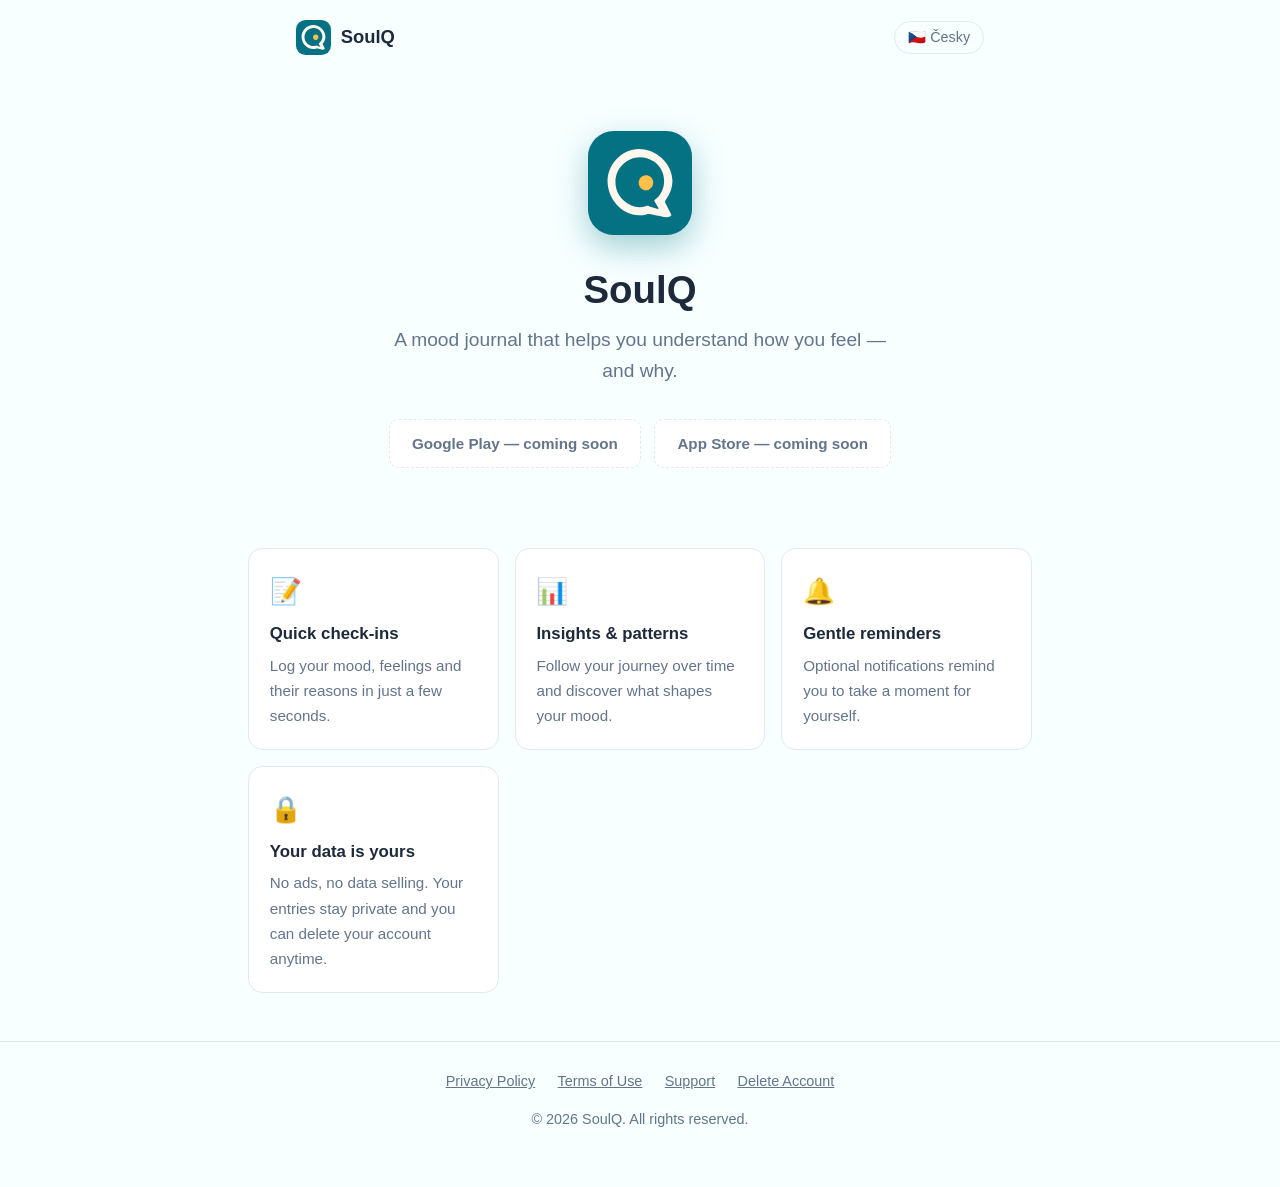
==== en/index.html @ 913d2157 "feat: web pro publikaci SoulQ — privacy policy, smazání účtu, podmínky, podpora, landing (CZ/EN)" ====
<!DOCTYPE html>
<html lang="en">
<head>
  <meta charset="UTF-8">
  <meta name="viewport" content="width=device-width, initial-scale=1.0">
  <title>SoulQ — mood journal &amp; wellbeing tracker</title>
  <meta name="description" content="SoulQ is a mood-tracking app. Record how you feel, discover patterns, and take care of your mental wellbeing.">
  <link rel="stylesheet" href="../assets/style.css">
  <link rel="icon" href="../assets/logo.svg" type="image/svg+xml">
</head>
<body>
  <header class="site-header">
    <a class="brand" href="index.html"><img src="../assets/logo.svg" alt="SoulQ logo">SoulQ</a>
    <a class="lang-switch" href="../index.html">🇨🇿 Česky</a>
  </header>

  <section class="hero">
    <img class="logo" src="../assets/logo.svg" alt="SoulQ logo">
    <h1>SoulQ</h1>
    <p class="tagline">A mood journal that helps you understand how you feel — and why.</p>
    <div class="store-badges">
      <span class="store-badge soon">Google Play — coming soon</span>
      <span class="store-badge soon">App Store — coming soon</span>
    </div>
  </section>

  <section class="features">
    <div class="feature">
      <div class="icon">📝</div>
      <h3>Quick check-ins</h3>
      <p>Log your mood, feelings and their reasons in just a few seconds.</p>
    </div>
    <div class="feature">
      <div class="icon">📊</div>
      <h3>Insights &amp; patterns</h3>
      <p>Follow your journey over time and discover what shapes your mood.</p>
    </div>
    <div class="feature">
      <div class="icon">🔔</div>
      <h3>Gentle reminders</h3>
      <p>Optional notifications remind you to take a moment for yourself.</p>
    </div>
    <div class="feature">
      <div class="icon">🔒</div>
      <h3>Your data is yours</h3>
      <p>No ads, no data selling. Your entries stay private and you can delete your account anytime.</p>
    </div>
  </section>

  <footer class="site-footer">
    <nav>
      <a href="privacy.html">Privacy Policy</a>
      <a href="terms.html">Terms of Use</a>
      <a href="support.html">Support</a>
      <a href="delete-account.html">Delete Account</a>
    </nav>
    <p>© 2026 SoulQ. All rights reserved.</p>
  </footer>
</body>
</html>
---- assets/style.css ----
/* SoulQ web — shared styles. Brand tokens match the app (lib/theme/app_colors.dart). */
:root {
  --primary: #047283;
  --primary-dark: #035a68;
  --gold: #ffc14a;
  --cream: #fff7ed;
  --bg: #f7ffff;
  --surface: #ffffff;
  --text: #1e293b;
  --text-muted: #64748b;
  --border: #e2e8f0;
  --max-width: 46rem;
}

@media (prefers-color-scheme: dark) {
  :root {
    --bg: #111121;
    --surface: #1c1b29;
    --text: #f1f5f9;
    --text-muted: #94a3b8;
    --border: #2e2d3d;
  }
}

* { box-sizing: border-box; }

body {
  margin: 0;
  font-family: -apple-system, BlinkMacSystemFont, "Segoe UI", Roboto, "Helvetica Neue", Arial, sans-serif;
  background: var(--bg);
  color: var(--text);
  line-height: 1.65;
  -webkit-font-smoothing: antialiased;
}

a { color: var(--primary); }
@media (prefers-color-scheme: dark) {
  a { color: #4dbcce; }
}

/* Header */
.site-header {
  display: flex;
  align-items: center;
  justify-content: space-between;
  gap: 1rem;
  max-width: var(--max-width);
  margin: 0 auto;
  padding: 1.25rem 1.5rem;
}

.brand {
  display: flex;
  align-items: center;
  gap: 0.6rem;
  text-decoration: none;
  color: var(--text);
  font-weight: 700;
  font-size: 1.15rem;
}

.brand img {
  width: 2.2rem;
  height: 2.2rem;
  padding: 0.3rem;
  background: var(--primary);
  border-radius: 0.6rem;
}

.lang-switch {
  font-size: 0.9rem;
  color: var(--text-muted);
  text-decoration: none;
  border: 1px solid var(--border);
  border-radius: 999px;
  padding: 0.25rem 0.8rem;
  white-space: nowrap;
}

.lang-switch:hover { border-color: var(--primary); }

/* Content pages */
main {
  max-width: var(--max-width);
  margin: 0 auto;
  padding: 1rem 1.5rem 4rem;
}

h1 { font-size: 1.9rem; line-height: 1.25; margin: 1.5rem 0 0.5rem; }
h2 { font-size: 1.3rem; margin: 2.2rem 0 0.6rem; }
h3 { font-size: 1.05rem; margin: 1.6rem 0 0.4rem; }

.meta {
  color: var(--text-muted);
  font-size: 0.9rem;
  margin-bottom: 2rem;
}

table {
  width: 100%;
  border-collapse: collapse;
  font-size: 0.92rem;
  margin: 1rem 0;
}

th, td {
  text-align: left;
  padding: 0.55rem 0.7rem;
  border: 1px solid var(--border);
  vertical-align: top;
}

th { background: var(--surface); }

ul, ol { padding-left: 1.4rem; }
li { margin: 0.3rem 0; }

.notice {
  background: var(--surface);
  border: 1px solid var(--border);
  border-left: 4px solid var(--gold);
  border-radius: 0.5rem;
  padding: 0.9rem 1.1rem;
  margin: 1.5rem 0;
}

.steps {
  background: var(--surface);
  border: 1px solid var(--border);
  border-radius: 0.75rem;
  padding: 1.2rem 1.4rem;
  margin: 1.2rem 0;
}

/* Landing */
.hero {
  text-align: center;
  padding: 3.5rem 1.5rem 3rem;
}

.hero img.logo {
  width: 6.5rem;
  height: 6.5rem;
  padding: 1.1rem;
  background: var(--primary);
  border-radius: 1.6rem;
  box-shadow: 0 12px 32px rgba(4, 114, 131, 0.35);
}

.hero h1 { font-size: 2.4rem; margin: 1.4rem 0 0.6rem; }

.hero .tagline {
  font-size: 1.2rem;
  color: var(--text-muted);
  max-width: 32rem;
  margin: 0 auto;
}

.store-badges {
  display: flex;
  justify-content: center;
  gap: 0.8rem;
  flex-wrap: wrap;
  margin-top: 2rem;
}

.store-badge {
  display: inline-block;
  padding: 0.7rem 1.4rem;
  border-radius: 0.6rem;
  background: var(--text);
  color: var(--bg);
  text-decoration: none;
  font-weight: 600;
  font-size: 0.95rem;
}

.store-badge.soon {
  background: var(--surface);
  color: var(--text-muted);
  border: 1px dashed var(--border);
  cursor: default;
}

.features {
  display: grid;
  grid-template-columns: repeat(auto-fit, minmax(14rem, 1fr));
  gap: 1rem;
  max-width: 52rem;
  margin: 2rem auto 0;
  padding: 0 1.5rem;
}

.feature {
  background: var(--surface);
  border: 1px solid var(--border);
  border-radius: 0.9rem;
  padding: 1.3rem;
  text-align: left;
}

.feature .icon { font-size: 1.6rem; }
.feature h3 { margin: 0.5rem 0 0.3rem; }
.feature p { margin: 0; color: var(--text-muted); font-size: 0.95rem; }

/* Footer */
.site-footer {
  border-top: 1px solid var(--border);
  margin-top: 3rem;
  padding: 1.8rem 1.5rem 2.5rem;
  text-align: center;
  color: var(--text-muted);
  font-size: 0.9rem;
}

.site-footer nav {
  display: flex;
  justify-content: center;
  flex-wrap: wrap;
  gap: 0.4rem 1.4rem;
  margin-bottom: 0.9rem;
}

.site-footer a { color: var(--text-muted); }
.site-footer a:hover { color: var(--primary); }
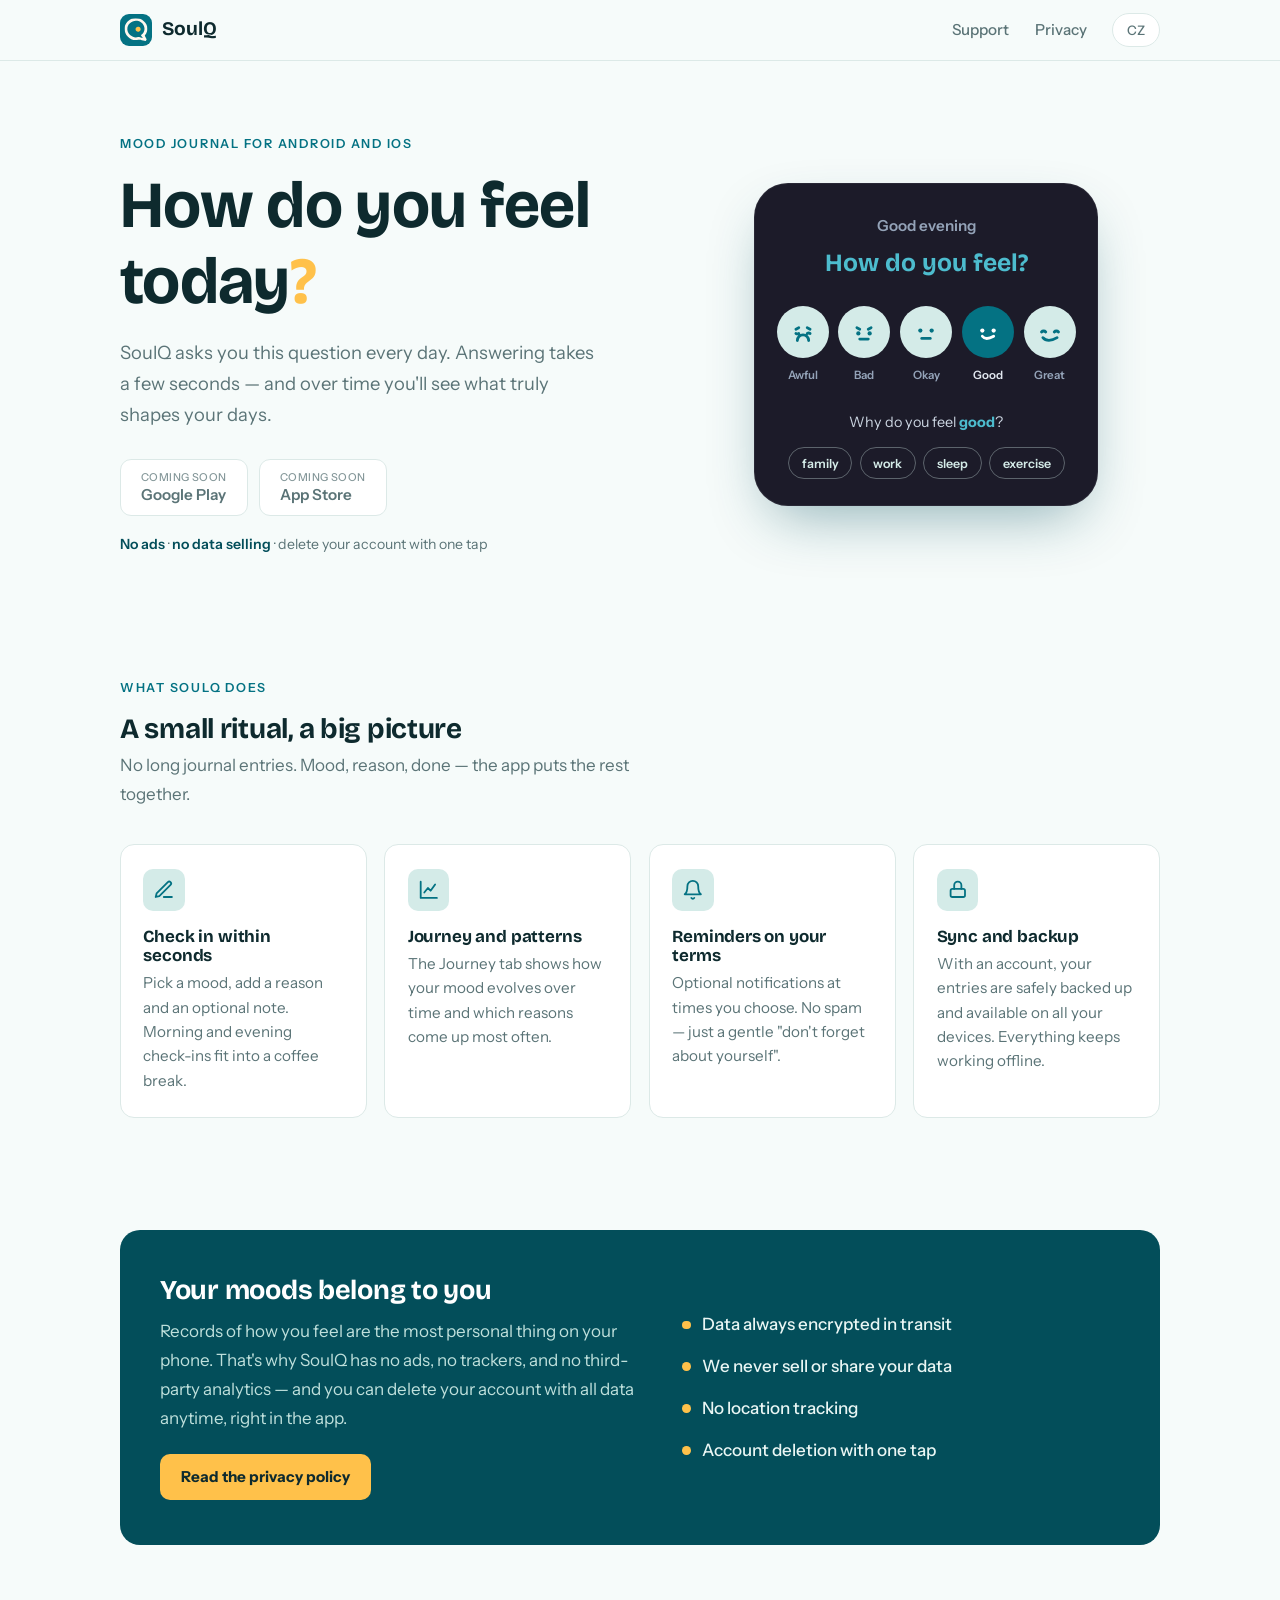
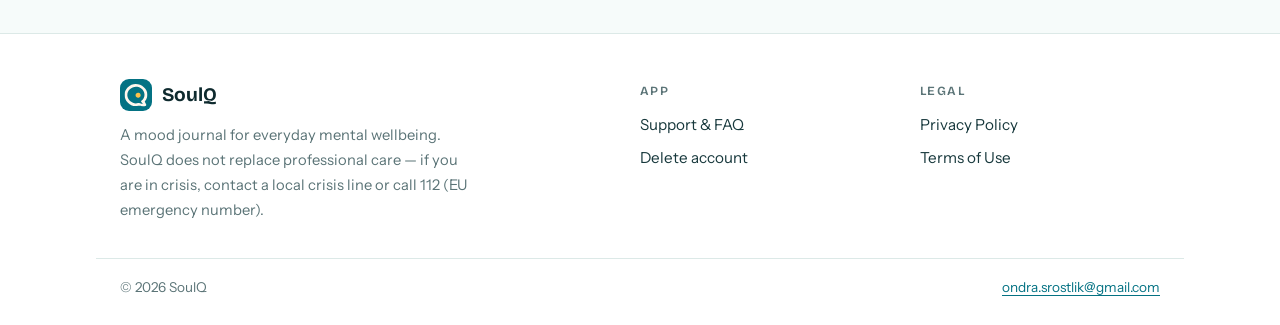
==== commit dddf6eb2: "feat: profesionální redesign — interaktivní check-in hero, Bricolage/Instrument typografie, dokument" ====
--- a/en/index.html
+++ b/en/index.html
@@ -3,58 +3,202 @@
 <head>
   <meta charset="UTF-8">
   <meta name="viewport" content="width=device-width, initial-scale=1.0">
-  <title>SoulQ — mood journal &amp; wellbeing tracker</title>
-  <meta name="description" content="SoulQ is a mood-tracking app. Record how you feel, discover patterns, and take care of your mental wellbeing.">
+  <title>SoulQ — mood journal</title>
+  <meta name="description" content="SoulQ is a quiet mood journal. A few seconds a day — and over time you'll see what truly shapes your days.">
+  <link rel="icon" href="../assets/logo.svg" type="image/svg+xml">
+  <link rel="preconnect" href="https://fonts.googleapis.com">
+  <link rel="preconnect" href="https://fonts.gstatic.com" crossorigin>
+  <link href="https://fonts.googleapis.com/css2?family=Bricolage+Grotesque:wght@600;700&family=Instrument+Sans:ital,wght@0,400;0,500;0,600;0,700;1,400&display=swap" rel="stylesheet">
   <link rel="stylesheet" href="../assets/style.css">
-  <link rel="icon" href="../assets/logo.svg" type="image/svg+xml">
 </head>
 <body>
   <header class="site-header">
-    <a class="brand" href="index.html"><img src="../assets/logo.svg" alt="SoulQ logo">SoulQ</a>
-    <a class="lang-switch" href="../index.html">🇨🇿 Česky</a>
+    <div class="inner">
+      <a class="brand" href="index.html"><img src="../assets/logo.svg" alt="">SoulQ</a>
+      <nav class="site-nav" aria-label="Main navigation">
+        <a href="support.html">Support</a>
+        <a href="privacy.html" class="hide-sm">Privacy</a>
+        <a class="lang-switch" href="../index.html" lang="cs" hreflang="cs">CZ</a>
+      </nav>
+    </div>
   </header>
 
-  <section class="hero">
-    <img class="logo" src="../assets/logo.svg" alt="SoulQ logo">
-    <h1>SoulQ</h1>
-    <p class="tagline">A mood journal that helps you understand how you feel — and why.</p>
-    <div class="store-badges">
-      <span class="store-badge soon">Google Play — coming soon</span>
-      <span class="store-badge soon">App Store — coming soon</span>
+  <main>
+    <section class="hero">
+      <div>
+        <p class="eyebrow">Mood journal for Android and iOS</p>
+        <h1>How do you feel today<span class="dot">?</span></h1>
+        <p class="lead">SoulQ asks you this question every day. Answering takes a few seconds — and over time you'll see what truly shapes your days.</p>
+        <div class="store-badges">
+          <span class="store-badge soon"><span><small>Coming soon</small>Google&nbsp;Play</span></span>
+          <span class="store-badge soon"><span><small>Coming soon</small>App&nbsp;Store</span></span>
+        </div>
+        <p class="trust-line"><b>No ads</b> · <b>no data selling</b> · delete your account with one tap</p>
+      </div>
+
+      <div class="phone" id="checkin" aria-label="Preview of the daily check-in in the SoulQ app">
+        <p class="greeting">Good evening</p>
+        <p class="question">How do you feel?</p>
+        <ul class="moods">
+          <li>
+            <button type="button" class="mood" data-mood="awful" aria-pressed="false">
+              <span class="circle">
+                <svg viewBox="0 0 24 24" fill="none" stroke="currentColor" stroke-width="2" stroke-linecap="round" stroke-linejoin="round" aria-hidden="true">
+                  <path d="M7 10l2 -1M17 10l-2 -1M7 13a2 2 0 0 0 2 0M17 13a2 2 0 0 0 -2 0M8 18a4 4 0 0 1 8 0"/>
+                </svg>
+              </span>
+              <span class="label">Awful</span>
+            </button>
+          </li>
+          <li>
+            <button type="button" class="mood" data-mood="bad" aria-pressed="false">
+              <span class="circle">
+                <svg viewBox="0 0 24 24" fill="none" stroke="currentColor" stroke-width="2" stroke-linecap="round" stroke-linejoin="round" aria-hidden="true">
+                  <path d="M7 9l2 1M17 9l-2 1M9 17h6"/>
+                  <circle cx="8" cy="13" r="1.5" fill="currentColor" stroke="none"/>
+                  <circle cx="16" cy="13" r="1.5" fill="currentColor" stroke="none"/>
+                </svg>
+              </span>
+              <span class="label">Bad</span>
+            </button>
+          </li>
+          <li>
+            <button type="button" class="mood" data-mood="okay" aria-pressed="false">
+              <span class="circle">
+                <svg viewBox="0 0 24 24" fill="none" stroke="currentColor" stroke-width="2" stroke-linecap="round" stroke-linejoin="round" aria-hidden="true">
+                  <path d="M9 16.5h6"/>
+                  <circle cx="8" cy="11" r="1.5" fill="currentColor" stroke="none"/>
+                  <circle cx="16" cy="11" r="1.5" fill="currentColor" stroke="none"/>
+                </svg>
+              </span>
+              <span class="label">Okay</span>
+            </button>
+          </li>
+          <li>
+            <button type="button" class="mood" data-mood="good" aria-pressed="true">
+              <span class="circle">
+                <svg viewBox="0 0 24 24" fill="none" stroke="currentColor" stroke-width="2" stroke-linecap="round" stroke-linejoin="round" aria-hidden="true">
+                  <path d="M8 15c1.5 2 4.5 2 8 0"/>
+                  <circle cx="8" cy="11" r="1.5" fill="currentColor" stroke="none"/>
+                  <circle cx="16" cy="11" r="1.5" fill="currentColor" stroke="none"/>
+                </svg>
+              </span>
+              <span class="label">Good</span>
+            </button>
+          </li>
+          <li>
+            <button type="button" class="mood" data-mood="great" aria-pressed="false">
+              <span class="circle">
+                <svg viewBox="0 0 24 24" fill="none" stroke="currentColor" stroke-width="2" stroke-linecap="round" stroke-linejoin="round" aria-hidden="true">
+                  <path d="M6 12a2 2 0 0 1 3 0M15 12a2 2 0 0 1 3 0M7 16c2 2.5 6 2.5 10 0"/>
+                </svg>
+              </span>
+              <span class="label">Great</span>
+            </button>
+          </li>
+        </ul>
+        <p class="followup">Why do you feel <b data-slot>good</b>?</p>
+        <div class="chips" aria-hidden="true">
+          <span class="chip">family</span>
+          <span class="chip">work</span>
+          <span class="chip">sleep</span>
+          <span class="chip">exercise</span>
+        </div>
+      </div>
+    </section>
+
+    <section class="section">
+      <p class="eyebrow">What SoulQ does</p>
+      <h2>A small ritual, a big picture</h2>
+      <p class="section-lead">No long journal entries. Mood, reason, done — the app puts the rest together.</p>
+      <div class="features">
+        <div class="feature">
+          <span class="icon">
+            <svg viewBox="0 0 24 24" fill="none" stroke="currentColor" stroke-width="2" stroke-linecap="round" stroke-linejoin="round" aria-hidden="true"><path d="M12 20h9"/><path d="M16.5 3.5a2.1 2.1 0 0 1 3 3L7 19l-4 1 1-4Z"/></svg>
+          </span>
+          <h3>Check in within seconds</h3>
+          <p>Pick a mood, add a reason and an optional note. Morning and evening check-ins fit into a coffee break.</p>
+        </div>
+        <div class="feature">
+          <span class="icon">
+            <svg viewBox="0 0 24 24" fill="none" stroke="currentColor" stroke-width="2" stroke-linecap="round" stroke-linejoin="round" aria-hidden="true"><path d="M3 3v18h18"/><path d="M7 15l4-5 3 3 5-7"/></svg>
+          </span>
+          <h3>Journey and patterns</h3>
+          <p>The Journey tab shows how your mood evolves over time and which reasons come up most often.</p>
+        </div>
+        <div class="feature">
+          <span class="icon">
+            <svg viewBox="0 0 24 24" fill="none" stroke="currentColor" stroke-width="2" stroke-linecap="round" stroke-linejoin="round" aria-hidden="true"><path d="M18 8a6 6 0 0 0-12 0c0 7-3 9-3 9h18s-3-2-3-9"/><path d="M13.7 21a2 2 0 0 1-3.4 0"/></svg>
+          </span>
+          <h3>Reminders on your terms</h3>
+          <p>Optional notifications at times you choose. No spam — just a gentle "don't forget about yourself".</p>
+        </div>
+        <div class="feature">
+          <span class="icon">
+            <svg viewBox="0 0 24 24" fill="none" stroke="currentColor" stroke-width="2" stroke-linecap="round" stroke-linejoin="round" aria-hidden="true"><rect x="4" y="11" width="16" height="9" rx="2"/><path d="M8 11V7a4 4 0 0 1 8 0v4"/></svg>
+          </span>
+          <h3>Sync and backup</h3>
+          <p>With an account, your entries are safely backed up and available on all your devices. Everything keeps working offline.</p>
+        </div>
+      </div>
+    </section>
+
+    <section class="section">
+      <div class="privacy-band">
+        <div>
+          <h2>Your moods belong to you</h2>
+          <p>Records of how you feel are the most personal thing on your phone. That's why SoulQ has no ads, no trackers, and no third-party analytics — and you can delete your account with all data anytime, right in the app.</p>
+          <a class="button" href="privacy.html">Read the privacy policy</a>
+        </div>
+        <ul>
+          <li>Data always encrypted in transit</li>
+          <li>We never sell or share your data</li>
+          <li>No location tracking</li>
+          <li>Account deletion with one tap</li>
+        </ul>
+      </div>
+    </section>
+  </main>
+
+  <footer class="site-footer">
+    <div class="inner">
+      <div class="about">
+        <a class="brand" href="index.html"><img src="../assets/logo.svg" alt="">SoulQ</a>
+        <p>A mood journal for everyday mental wellbeing. SoulQ does not replace professional care — if you are in crisis, contact a local crisis line or call 112 (EU emergency number).</p>
+      </div>
+      <nav aria-label="App">
+        <h3>App</h3>
+        <ul>
+          <li><a href="support.html">Support &amp; FAQ</a></li>
+          <li><a href="delete-account.html">Delete account</a></li>
+        </ul>
+      </nav>
+      <nav aria-label="Legal">
+        <h3>Legal</h3>
+        <ul>
+          <li><a href="privacy.html">Privacy Policy</a></li>
+          <li><a href="terms.html">Terms of Use</a></li>
+        </ul>
+      </nav>
     </div>
-  </section>
-
-  <section class="features">
-    <div class="feature">
-      <div class="icon">📝</div>
-      <h3>Quick check-ins</h3>
-      <p>Log your mood, feelings and their reasons in just a few seconds.</p>
+    <div class="bottom">
+      <span>© 2026 SoulQ</span>
+      <span><a href="mailto:ondra.srostlik@gmail.com">ondra.srostlik@gmail.com</a></span>
     </div>
-    <div class="feature">
-      <div class="icon">📊</div>
-      <h3>Insights &amp; patterns</h3>
-      <p>Follow your journey over time and discover what shapes your mood.</p>
-    </div>
-    <div class="feature">
-      <div class="icon">🔔</div>
-      <h3>Gentle reminders</h3>
-      <p>Optional notifications remind you to take a moment for yourself.</p>
-    </div>
-    <div class="feature">
-      <div class="icon">🔒</div>
-      <h3>Your data is yours</h3>
-      <p>No ads, no data selling. Your entries stay private and you can delete your account anytime.</p>
-    </div>
-  </section>
-
-  <footer class="site-footer">
-    <nav>
-      <a href="privacy.html">Privacy Policy</a>
-      <a href="terms.html">Terms of Use</a>
-      <a href="support.html">Support</a>
-      <a href="delete-account.html">Delete Account</a>
-    </nav>
-    <p>© 2026 SoulQ. All rights reserved.</p>
   </footer>
+
+  <script>
+    (function () {
+      var moods = document.querySelectorAll('.mood');
+      var slot = document.querySelector('[data-slot]');
+      moods.forEach(function (btn) {
+        btn.addEventListener('click', function () {
+          moods.forEach(function (b) { b.setAttribute('aria-pressed', 'false'); });
+          btn.setAttribute('aria-pressed', 'true');
+          slot.textContent = btn.dataset.mood;
+        });
+      });
+    })();
+  </script>
 </body>
 </html>
--- a/assets/style.css
+++ b/assets/style.css
@@ -1,52 +1,85 @@
-/* SoulQ web — shared styles. Brand tokens match the app (lib/theme/app_colors.dart). */
+/* SoulQ web — design system.
+   Tokens derived from the app (lib/theme/app_colors.dart):
+   teal #047283, mint #D4EBE8, gold #FFC14A, app dark UI #1C1B29. */
+
 :root {
-  --primary: #047283;
-  --primary-dark: #035a68;
+  --teal: #047283;
+  --teal-deep: #034e5a;
+  --teal-ink: #0e2a2e;
   --gold: #ffc14a;
-  --cream: #fff7ed;
-  --bg: #f7ffff;
+  --mint: #d4ebe8;
+  --paper: #f6fbfa;
   --surface: #ffffff;
-  --text: #1e293b;
-  --text-muted: #64748b;
-  --border: #e2e8f0;
-  --max-width: 46rem;
-}
-
-@media (prefers-color-scheme: dark) {
-  :root {
-    --bg: #111121;
-    --surface: #1c1b29;
-    --text: #f1f5f9;
-    --text-muted: #94a3b8;
-    --border: #2e2d3d;
-  }
+  --text: #17383c;
+  --muted: #5b7477;
+  --line: #dcE9e7;
+  --app-dark: #1c1b29;
+
+  --font-display: "Bricolage Grotesque", "Segoe UI", system-ui, sans-serif;
+  --font-body: "Instrument Sans", "Segoe UI", system-ui, sans-serif;
+
+  --w-page: 68rem;
+  --w-prose: 44rem;
+  --radius: 14px;
 }
 
 * { box-sizing: border-box; }
 
+html { scroll-behavior: smooth; }
+
 body {
   margin: 0;
-  font-family: -apple-system, BlinkMacSystemFont, "Segoe UI", Roboto, "Helvetica Neue", Arial, sans-serif;
-  background: var(--bg);
+  font-family: var(--font-body);
+  font-size: 1.0625rem;
+  line-height: 1.7;
   color: var(--text);
-  line-height: 1.65;
+  background: var(--paper);
   -webkit-font-smoothing: antialiased;
 }
 
-a { color: var(--primary); }
-@media (prefers-color-scheme: dark) {
-  a { color: #4dbcce; }
-}
-
-/* Header */
+a { color: var(--teal); text-decoration-thickness: 1px; text-underline-offset: 3px; }
+a:hover { color: var(--teal-deep); }
+
+:focus-visible {
+  outline: 2px solid var(--teal);
+  outline-offset: 3px;
+  border-radius: 3px;
+}
+
+h1, h2, h3 {
+  font-family: var(--font-display);
+  line-height: 1.15;
+  color: var(--teal-ink);
+  letter-spacing: -0.01em;
+}
+
+.eyebrow {
+  font-size: 0.78rem;
+  font-weight: 600;
+  letter-spacing: 0.14em;
+  text-transform: uppercase;
+  color: var(--teal);
+  margin: 0 0 0.9rem;
+}
+
+/* ---------- Header ---------- */
+
 .site-header {
+  position: sticky;
+  top: 0;
+  z-index: 20;
+  background: rgba(246, 251, 250, 0.88);
+  backdrop-filter: blur(10px);
+  border-bottom: 1px solid var(--line);
+}
+
+.site-header .inner {
+  max-width: var(--w-page);
+  margin: 0 auto;
+  padding: 0.8rem 1.5rem;
   display: flex;
   align-items: center;
-  justify-content: space-between;
-  gap: 1rem;
-  max-width: var(--max-width);
-  margin: 0 auto;
-  padding: 1.25rem 1.5rem;
+  gap: 2rem;
 }
 
 .brand {
@@ -54,172 +87,665 @@
   align-items: center;
   gap: 0.6rem;
   text-decoration: none;
-  color: var(--text);
+  color: var(--teal-ink);
+  font-family: var(--font-display);
   font-weight: 700;
+  font-size: 1.2rem;
+  margin-right: auto;
+}
+
+.brand img {
+  width: 2rem;
+  height: 2rem;
+  padding: 0.28rem;
+  background: var(--teal);
+  border-radius: 9px;
+}
+
+.site-nav {
+  display: flex;
+  align-items: center;
+  gap: 1.6rem;
+  font-size: 0.95rem;
+}
+
+.site-nav a {
+  color: var(--muted);
+  text-decoration: none;
+  font-weight: 500;
+}
+
+.site-nav a:hover { color: var(--teal-deep); }
+
+.lang-switch {
+  font-size: 0.82rem;
+  font-weight: 600;
+  letter-spacing: 0.06em;
+  color: var(--teal);
+  text-decoration: none;
+  border: 1px solid var(--line);
+  background: var(--surface);
+  border-radius: 999px;
+  padding: 0.3rem 0.85rem;
+  white-space: nowrap;
+}
+
+.lang-switch:hover { border-color: var(--teal); }
+
+@media (max-width: 640px) {
+  .site-nav .hide-sm { display: none; }
+}
+
+/* ---------- Hero (landing) ---------- */
+
+.hero {
+  max-width: var(--w-page);
+  margin: 0 auto;
+  padding: 4.5rem 1.5rem 4rem;
+  display: grid;
+  grid-template-columns: 1.05fr 0.95fr;
+  gap: 3.5rem;
+  align-items: center;
+}
+
+.hero h1 {
+  font-size: clamp(2.7rem, 6vw, 4.1rem);
+  font-weight: 700;
+  margin: 0 0 1.1rem;
+}
+
+.hero h1 .q { color: var(--teal); }
+.hero h1 .dot { color: var(--gold); }
+
+.hero .lead {
   font-size: 1.15rem;
-}
-
-.brand img {
-  width: 2.2rem;
-  height: 2.2rem;
-  padding: 0.3rem;
-  background: var(--primary);
-  border-radius: 0.6rem;
-}
-
-.lang-switch {
+  color: var(--muted);
+  max-width: 30rem;
+  margin: 0 0 1.8rem;
+}
+
+.store-badges {
+  display: flex;
+  flex-wrap: wrap;
+  gap: 0.7rem;
+  margin-bottom: 1.1rem;
+}
+
+.store-badge {
+  display: inline-flex;
+  align-items: center;
+  gap: 0.55rem;
+  padding: 0.68rem 1.25rem;
+  border-radius: 11px;
+  background: var(--teal-ink);
+  color: #fff;
+  text-decoration: none;
+  font-weight: 600;
+  font-size: 0.95rem;
+  line-height: 1.25;
+}
+
+.store-badge small {
+  display: block;
+  font-size: 0.68rem;
+  font-weight: 500;
+  opacity: 0.75;
+  letter-spacing: 0.04em;
+  text-transform: uppercase;
+}
+
+.store-badge.soon {
+  background: var(--surface);
+  color: var(--muted);
+  border: 1px solid var(--line);
+  cursor: default;
+}
+
+.trust-line {
+  font-size: 0.88rem;
+  color: var(--muted);
+  margin: 0;
+}
+
+.trust-line b { color: var(--teal-deep); font-weight: 600; }
+
+/* Phone card — the app's check-in moment */
+
+.phone {
+  justify-self: center;
+  width: min(21.5rem, 100%);
+  background: var(--app-dark);
+  border-radius: 34px;
+  padding: 1.9rem 1.4rem 1.7rem;
+  box-shadow:
+    0 24px 60px -18px rgba(3, 78, 90, 0.45),
+    0 0 0 1px rgba(255, 255, 255, 0.06) inset;
+}
+
+.phone .greeting {
+  color: #94a3b8;
+  font-size: 0.95rem;
+  font-weight: 600;
+  text-align: center;
+  margin: 0 0 0.15rem;
+}
+
+.phone .question {
+  color: #4dbcce;
+  font-family: var(--font-display);
+  font-size: 1.55rem;
+  font-weight: 700;
+  text-align: center;
+  margin: 0 0 1.4rem;
+}
+
+.moods {
+  display: flex;
+  justify-content: space-between;
+  gap: 0.3rem;
+  margin: 0;
+  padding: 0;
+  list-style: none;
+}
+
+.mood {
+  flex: 1;
+  display: flex;
+  flex-direction: column;
+  align-items: center;
+  gap: 0.5rem;
+  background: none;
+  border: none;
+  padding: 0;
+  cursor: pointer;
+  font: inherit;
+}
+
+.mood .circle {
+  width: 52px;
+  height: 52px;
+  border-radius: 50%;
+  background: var(--mint);
+  color: var(--teal);
+  display: grid;
+  place-items: center;
+  transition: background 0.22s ease, color 0.22s ease, transform 0.22s ease;
+}
+
+.mood svg { width: 34px; height: 34px; }
+
+.mood .label {
+  font-size: 0.72rem;
+  font-weight: 600;
+  color: #94a3b8;
+}
+
+.mood:hover .circle { transform: translateY(-3px); }
+
+.mood[aria-pressed="true"] .circle {
+  background: var(--teal);
+  color: #fff;
+}
+
+.mood[aria-pressed="true"] .label { color: #e2e8f0; }
+
+.phone .followup {
+  color: #cbd5e1;
   font-size: 0.9rem;
-  color: var(--text-muted);
+  text-align: center;
+  margin: 1.5rem 0 0.8rem;
+  min-height: 1.5em;
+}
+
+.phone .followup b { color: #4dbcce; }
+
+.chips {
+  display: flex;
+  flex-wrap: wrap;
+  justify-content: center;
+  gap: 0.45rem;
+}
+
+.chip {
+  font-size: 0.78rem;
+  font-weight: 600;
+  color: var(--mint);
+  border: 1px solid rgba(212, 235, 232, 0.35);
+  border-radius: 999px;
+  padding: 0.28rem 0.8rem;
+}
+
+@media (max-width: 860px) {
+  .hero {
+    grid-template-columns: 1fr;
+    gap: 3rem;
+    padding-top: 3rem;
+    text-align: center;
+  }
+  .hero .lead { margin-inline: auto; }
+  .store-badges { justify-content: center; }
+}
+
+/* ---------- Sections (landing) ---------- */
+
+.section {
+  max-width: var(--w-page);
+  margin: 0 auto;
+  padding: 3.5rem 1.5rem;
+}
+
+.section > h2 {
+  font-size: 1.75rem;
+  margin: 0 0 0.4rem;
+}
+
+.section > .section-lead {
+  color: var(--muted);
+  max-width: 36rem;
+  margin: 0 0 2.2rem;
+}
+
+.features {
+  display: grid;
+  grid-template-columns: repeat(auto-fit, minmax(15rem, 1fr));
+  gap: 1.1rem;
+}
+
+.feature {
+  background: var(--surface);
+  border: 1px solid var(--line);
+  border-radius: var(--radius);
+  padding: 1.5rem 1.4rem;
+}
+
+.feature .icon {
+  width: 2.6rem;
+  height: 2.6rem;
+  border-radius: 10px;
+  background: var(--mint);
+  color: var(--teal);
+  display: grid;
+  place-items: center;
+  margin-bottom: 1rem;
+}
+
+.feature .icon svg { width: 1.35rem; height: 1.35rem; }
+
+.feature h3 {
+  font-size: 1.06rem;
+  margin: 0 0 0.35rem;
+}
+
+.feature p {
+  margin: 0;
+  color: var(--muted);
+  font-size: 0.95rem;
+  line-height: 1.6;
+}
+
+/* Privacy band */
+
+.privacy-band {
+  background: var(--teal-deep);
+  color: #eaf6f4;
+  border-radius: calc(var(--radius) + 6px);
+  padding: 2.8rem 2.5rem;
+  display: grid;
+  grid-template-columns: 1.1fr 1fr;
+  gap: 2.5rem;
+  align-items: center;
+}
+
+.privacy-band h2 {
+  color: #fff;
+  font-size: 1.7rem;
+  margin: 0 0 0.7rem;
+}
+
+.privacy-band p { margin: 0 0 1.3rem; color: #bfe0dc; }
+
+.privacy-band a.button {
+  display: inline-block;
+  background: var(--gold);
+  color: var(--teal-ink);
+  font-weight: 700;
+  font-size: 0.95rem;
   text-decoration: none;
-  border: 1px solid var(--border);
-  border-radius: 999px;
-  padding: 0.25rem 0.8rem;
-  white-space: nowrap;
-}
-
-.lang-switch:hover { border-color: var(--primary); }
-
-/* Content pages */
-main {
-  max-width: var(--max-width);
+  border-radius: 10px;
+  padding: 0.65rem 1.3rem;
+}
+
+.privacy-band ul {
+  list-style: none;
+  margin: 0;
+  padding: 0;
+  display: grid;
+  gap: 0.8rem;
+}
+
+.privacy-band li {
+  display: flex;
+  gap: 0.7rem;
+  align-items: baseline;
+  font-weight: 500;
+}
+
+.privacy-band li::before {
+  content: "";
+  flex: none;
+  width: 0.55rem;
+  height: 0.55rem;
+  border-radius: 50%;
+  background: var(--gold);
+  transform: translateY(-1px);
+}
+
+@media (max-width: 780px) {
+  .privacy-band { grid-template-columns: 1fr; padding: 2.2rem 1.6rem; }
+}
+
+/* ---------- Document pages (legal, support) ---------- */
+
+.doc-hero {
+  border-bottom: 1px solid var(--line);
+  background: var(--surface);
+}
+
+.doc-hero .inner {
+  max-width: var(--w-page);
   margin: 0 auto;
-  padding: 1rem 1.5rem 4rem;
-}
-
-h1 { font-size: 1.9rem; line-height: 1.25; margin: 1.5rem 0 0.5rem; }
-h2 { font-size: 1.3rem; margin: 2.2rem 0 0.6rem; }
-h3 { font-size: 1.05rem; margin: 1.6rem 0 0.4rem; }
-
-.meta {
-  color: var(--text-muted);
-  font-size: 0.9rem;
-  margin-bottom: 2rem;
-}
-
-table {
+  padding: 3.2rem 1.5rem 2.4rem;
+}
+
+.doc-hero h1 {
+  font-size: clamp(1.9rem, 4vw, 2.6rem);
+  margin: 0 0 0.8rem;
+}
+
+.doc-meta {
+  display: flex;
+  flex-wrap: wrap;
+  gap: 0.5rem 1.6rem;
+  font-size: 0.86rem;
+  color: var(--muted);
+  margin: 0;
+}
+
+.doc-meta b { color: var(--text); font-weight: 600; }
+
+.doc-layout {
+  max-width: var(--w-page);
+  margin: 0 auto;
+  padding: 2.5rem 1.5rem 5rem;
+  display: grid;
+  grid-template-columns: 15rem minmax(0, 1fr);
+  gap: 3.5rem;
+  align-items: start;
+}
+
+.toc {
+  position: sticky;
+  top: 4.6rem;
+  font-size: 0.88rem;
+}
+
+.toc .toc-title {
+  font-size: 0.75rem;
+  font-weight: 600;
+  letter-spacing: 0.12em;
+  text-transform: uppercase;
+  color: var(--muted);
+  margin: 0 0 0.7rem;
+}
+
+.toc ol {
+  list-style: none;
+  margin: 0;
+  padding: 0;
+  border-left: 2px solid var(--line);
+}
+
+.toc li a {
+  display: block;
+  padding: 0.32rem 0 0.32rem 0.9rem;
+  color: var(--muted);
+  text-decoration: none;
+  line-height: 1.45;
+}
+
+.toc li a:hover {
+  color: var(--teal-deep);
+  border-left: 2px solid var(--teal);
+  margin-left: -2px;
+}
+
+.doc {
+  max-width: var(--w-prose);
+}
+
+.doc > p:first-child { margin-top: 0; }
+
+.doc h2 {
+  font-size: 1.32rem;
+  margin: 2.6rem 0 0.7rem;
+  padding-top: 0.4rem;
+  scroll-margin-top: 5rem;
+}
+
+.doc h3 {
+  font-size: 1.05rem;
+  margin: 1.8rem 0 0.4rem;
+}
+
+.doc ul, .doc ol { padding-left: 1.35rem; }
+.doc li { margin: 0.35rem 0; }
+
+.doc table {
   width: 100%;
   border-collapse: collapse;
   font-size: 0.92rem;
-  margin: 1rem 0;
-}
-
-th, td {
+  margin: 1.2rem 0;
+  background: var(--surface);
+  border: 1px solid var(--line);
+  border-radius: 10px;
+  overflow: hidden;
+}
+
+.doc th, .doc td {
   text-align: left;
-  padding: 0.55rem 0.7rem;
-  border: 1px solid var(--border);
+  padding: 0.7rem 0.85rem;
   vertical-align: top;
 }
 
-th { background: var(--surface); }
-
-ul, ol { padding-left: 1.4rem; }
-li { margin: 0.3rem 0; }
+.doc thead th {
+  background: var(--mint);
+  color: var(--teal-ink);
+  font-family: var(--font-display);
+  font-size: 0.85rem;
+  letter-spacing: 0.02em;
+}
+
+.doc tbody tr + tr td, .doc tbody tr th { border-top: 1px solid var(--line); }
+.doc tbody tr:nth-child(even) { background: var(--paper); }
 
 .notice {
   background: var(--surface);
-  border: 1px solid var(--border);
+  border: 1px solid var(--line);
   border-left: 4px solid var(--gold);
-  border-radius: 0.5rem;
-  padding: 0.9rem 1.1rem;
-  margin: 1.5rem 0;
-}
+  border-radius: 10px;
+  padding: 1rem 1.2rem;
+  margin: 1.6rem 0;
+}
+
+.notice p { margin: 0; }
 
 .steps {
-  background: var(--surface);
-  border: 1px solid var(--border);
-  border-radius: 0.75rem;
-  padding: 1.2rem 1.4rem;
+  counter-reset: step;
+  list-style: none;
   margin: 1.2rem 0;
-}
-
-/* Landing */
-.hero {
-  text-align: center;
-  padding: 3.5rem 1.5rem 3rem;
-}
-
-.hero img.logo {
-  width: 6.5rem;
-  height: 6.5rem;
-  padding: 1.1rem;
-  background: var(--primary);
-  border-radius: 1.6rem;
-  box-shadow: 0 12px 32px rgba(4, 114, 131, 0.35);
-}
-
-.hero h1 { font-size: 2.4rem; margin: 1.4rem 0 0.6rem; }
-
-.hero .tagline {
-  font-size: 1.2rem;
-  color: var(--text-muted);
-  max-width: 32rem;
+  padding: 0;
+  display: grid;
+  gap: 0.55rem;
+}
+
+.steps li {
+  counter-increment: step;
+  display: flex;
+  gap: 0.9rem;
+  align-items: baseline;
+  background: var(--surface);
+  border: 1px solid var(--line);
+  border-radius: 10px;
+  padding: 0.75rem 1rem;
+  margin: 0;
+}
+
+.steps li::before {
+  content: counter(step);
+  flex: none;
+  width: 1.6rem;
+  height: 1.6rem;
+  border-radius: 50%;
+  background: var(--teal);
+  color: #fff;
+  font-size: 0.82rem;
+  font-weight: 700;
+  display: grid;
+  place-items: center;
+  transform: translateY(0.2rem);
+}
+
+.contact-card {
+  background: var(--surface);
+  border: 1px solid var(--line);
+  border-radius: var(--radius);
+  padding: 1.4rem 1.5rem;
+  margin: 1.6rem 0 2.2rem;
+}
+
+.contact-card .mail {
+  font-family: var(--font-display);
+  font-size: 1.25rem;
+  font-weight: 600;
+}
+
+.contact-card p { margin: 0.4rem 0 0; color: var(--muted); font-size: 0.93rem; }
+
+/* FAQ */
+
+.faq { display: grid; gap: 0.65rem; margin: 1.4rem 0; }
+
+.faq details {
+  background: var(--surface);
+  border: 1px solid var(--line);
+  border-radius: 10px;
+  padding: 0 1.15rem;
+}
+
+.faq summary {
+  cursor: pointer;
+  font-weight: 600;
+  padding: 0.9rem 0;
+  list-style: none;
+  display: flex;
+  justify-content: space-between;
+  align-items: center;
+  gap: 1rem;
+}
+
+.faq summary::-webkit-details-marker { display: none; }
+
+.faq summary::after {
+  content: "+";
+  flex: none;
+  font-family: var(--font-display);
+  font-size: 1.15rem;
+  color: var(--teal);
+}
+
+.faq details[open] summary::after { content: "–"; }
+
+.faq details p { margin: 0 0 1rem; color: var(--muted); }
+
+/* ---------- Footer ---------- */
+
+.site-footer {
+  border-top: 1px solid var(--line);
+  background: var(--surface);
+  margin-top: 2rem;
+}
+
+.site-footer .inner {
+  max-width: var(--w-page);
   margin: 0 auto;
-}
-
-.store-badges {
-  display: flex;
-  justify-content: center;
-  gap: 0.8rem;
+  padding: 2.8rem 1.5rem 2.2rem;
+  display: grid;
+  grid-template-columns: 2fr 1fr 1fr;
+  gap: 2.5rem;
+}
+
+.site-footer .about p {
+  margin: 0.7rem 0 0;
+  color: var(--muted);
+  font-size: 0.92rem;
+  max-width: 22rem;
+}
+
+.site-footer h3 {
+  font-size: 0.78rem;
+  font-weight: 600;
+  letter-spacing: 0.12em;
+  text-transform: uppercase;
+  color: var(--muted);
+  margin: 0.3rem 0 0.9rem;
+}
+
+.site-footer nav ul {
+  list-style: none;
+  margin: 0;
+  padding: 0;
+  display: grid;
+  gap: 0.45rem;
+  font-size: 0.95rem;
+}
+
+.site-footer nav a { color: var(--text); text-decoration: none; }
+.site-footer nav a:hover { color: var(--teal); text-decoration: underline; }
+
+.site-footer .bottom {
+  max-width: var(--w-page);
+  margin: 0 auto;
+  padding: 1.1rem 1.5rem 1.6rem;
+  border-top: 1px solid var(--line);
+  font-size: 0.85rem;
+  color: var(--muted);
+  display: flex;
   flex-wrap: wrap;
-  margin-top: 2rem;
-}
-
-.store-badge {
-  display: inline-block;
-  padding: 0.7rem 1.4rem;
-  border-radius: 0.6rem;
-  background: var(--text);
-  color: var(--bg);
-  text-decoration: none;
-  font-weight: 600;
-  font-size: 0.95rem;
-}
-
-.store-badge.soon {
-  background: var(--surface);
-  color: var(--text-muted);
-  border: 1px dashed var(--border);
-  cursor: default;
-}
-
-.features {
-  display: grid;
-  grid-template-columns: repeat(auto-fit, minmax(14rem, 1fr));
-  gap: 1rem;
-  max-width: 52rem;
-  margin: 2rem auto 0;
-  padding: 0 1.5rem;
-}
-
-.feature {
-  background: var(--surface);
-  border: 1px solid var(--border);
-  border-radius: 0.9rem;
-  padding: 1.3rem;
-  text-align: left;
-}
-
-.feature .icon { font-size: 1.6rem; }
-.feature h3 { margin: 0.5rem 0 0.3rem; }
-.feature p { margin: 0; color: var(--text-muted); font-size: 0.95rem; }
-
-/* Footer */
-.site-footer {
-  border-top: 1px solid var(--border);
-  margin-top: 3rem;
-  padding: 1.8rem 1.5rem 2.5rem;
-  text-align: center;
-  color: var(--text-muted);
-  font-size: 0.9rem;
-}
-
-.site-footer nav {
-  display: flex;
-  justify-content: center;
-  flex-wrap: wrap;
-  gap: 0.4rem 1.4rem;
-  margin-bottom: 0.9rem;
-}
-
-.site-footer a { color: var(--text-muted); }
-.site-footer a:hover { color: var(--primary); }
+  gap: 0.5rem 2rem;
+  justify-content: space-between;
+}
+
+@media (max-width: 780px) {
+  .site-footer .inner { grid-template-columns: 1fr; gap: 1.8rem; }
+  .doc-layout { grid-template-columns: 1fr; gap: 0; }
+  .toc { display: none; }
+}
+
+/* ---------- Motion ---------- */
+
+@media (prefers-reduced-motion: no-preference) {
+  .hero > * {
+    animation: rise 0.6s ease-out both;
+  }
+  .hero > *:nth-child(2) { animation-delay: 0.12s; }
+
+  @keyframes rise {
+    from { opacity: 0; transform: translateY(14px); }
+    to { opacity: 1; transform: none; }
+  }
+}
+
+@media (prefers-reduced-motion: reduce) {
+  html { scroll-behavior: auto; }
+  .mood .circle { transition: none; }
+}
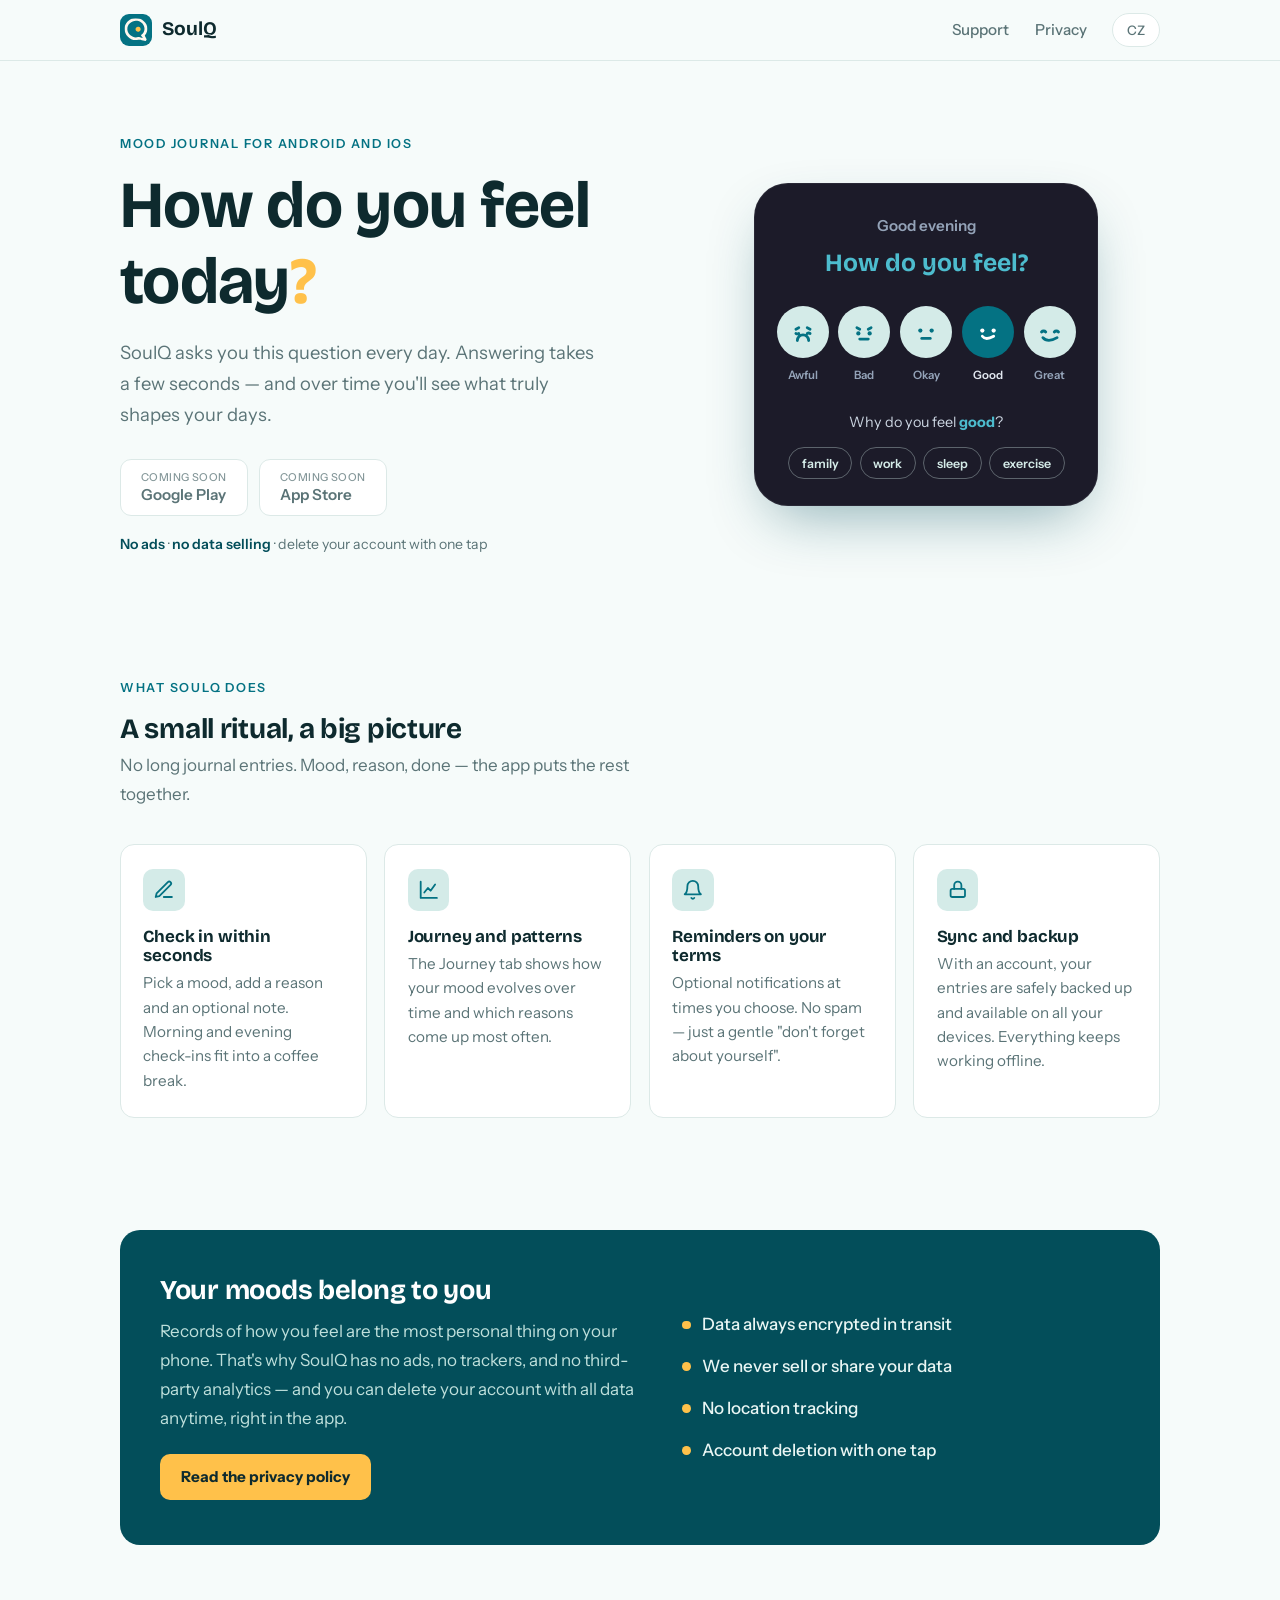
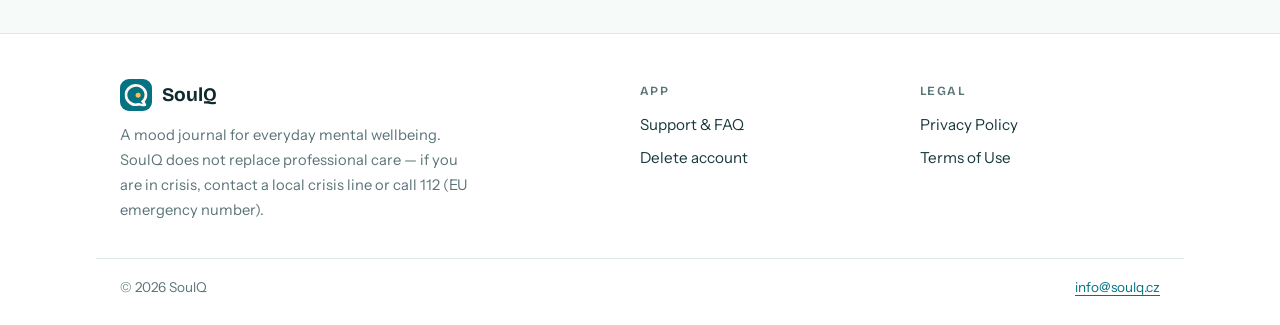
==== commit dbe63b6a: "fix: správce Mikuláš Báča, kontakt info@soulq.cz, CNAME pro soulq.cz" ====
--- a/en/index.html
+++ b/en/index.html
@@ -183,7 +183,7 @@
     </div>
     <div class="bottom">
       <span>© 2026 SoulQ</span>
-      <span><a href="mailto:ondra.srostlik@gmail.com">ondra.srostlik@gmail.com</a></span>
+      <span><a href="mailto:info@soulq.cz">info@soulq.cz</a></span>
     </div>
   </footer>
 
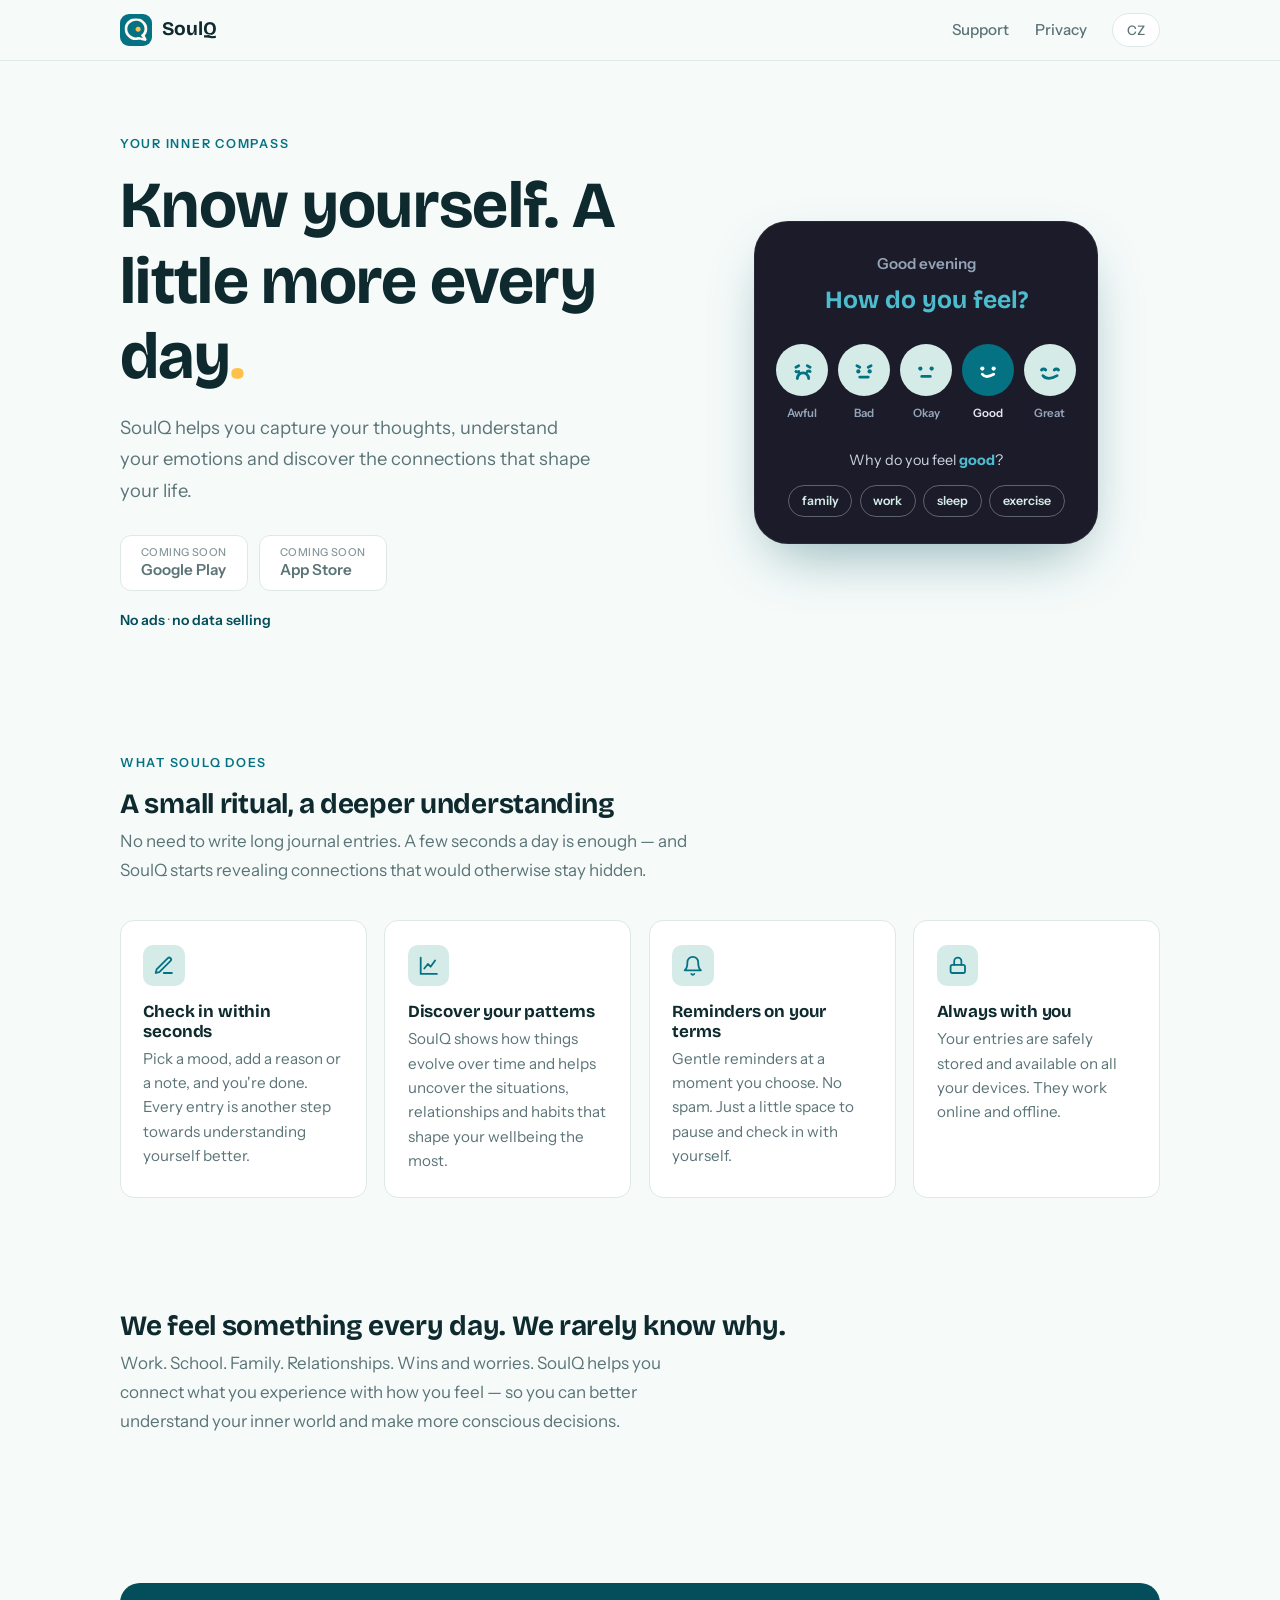
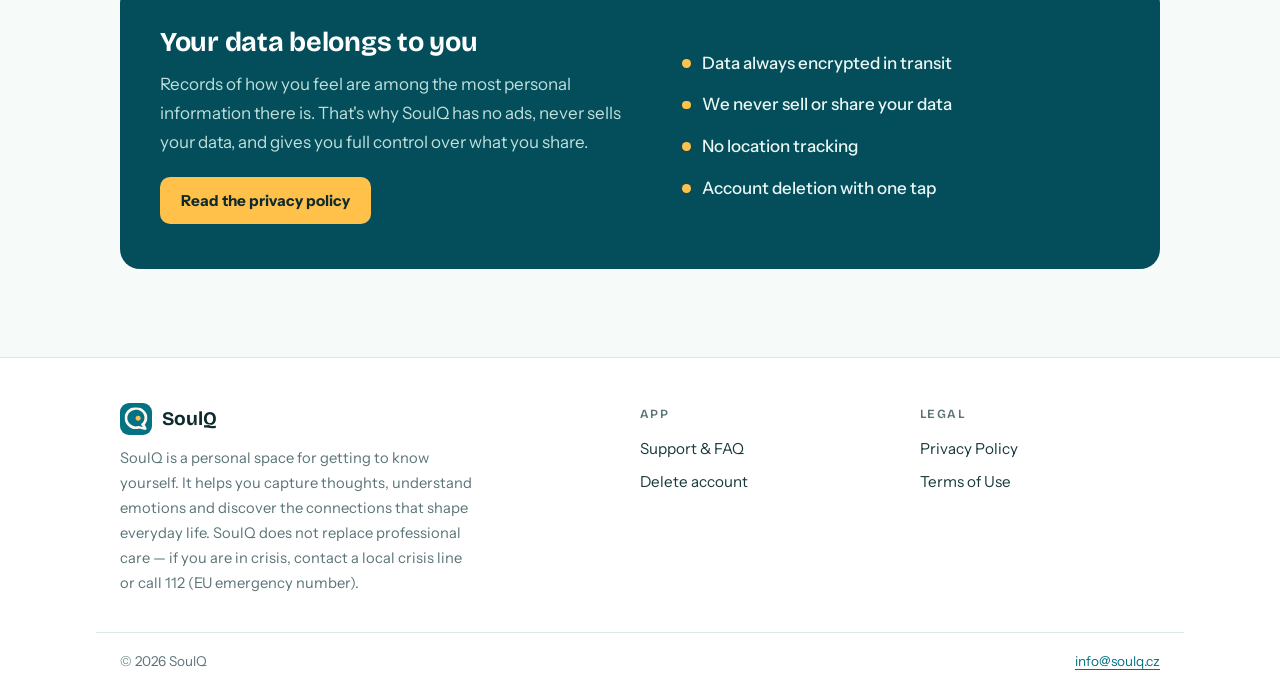
==== commit 892f06bb: "feat: nové textace od klienta — 'Tvůj vnitřní kompas', tykání, méně důrazu na smazání účtu v hero (C" ====
--- a/en/index.html
+++ b/en/index.html
@@ -3,8 +3,8 @@
 <head>
   <meta charset="UTF-8">
   <meta name="viewport" content="width=device-width, initial-scale=1.0">
-  <title>SoulQ — mood journal</title>
-  <meta name="description" content="SoulQ is a quiet mood journal. A few seconds a day — and over time you'll see what truly shapes your days.">
+  <title>SoulQ — your inner compass</title>
+  <meta name="description" content="SoulQ helps you capture your thoughts, understand your emotions and discover the connections that shape your life.">
   <link rel="icon" href="../assets/logo.svg" type="image/svg+xml">
   <link rel="preconnect" href="https://fonts.googleapis.com">
   <link rel="preconnect" href="https://fonts.gstatic.com" crossorigin>
@@ -26,14 +26,14 @@
   <main>
     <section class="hero">
       <div>
-        <p class="eyebrow">Mood journal for Android and iOS</p>
-        <h1>How do you feel today<span class="dot">?</span></h1>
-        <p class="lead">SoulQ asks you this question every day. Answering takes a few seconds — and over time you'll see what truly shapes your days.</p>
+        <p class="eyebrow">Your inner compass</p>
+        <h1>Know yourself. A little more every day<span class="dot">.</span></h1>
+        <p class="lead">SoulQ helps you capture your thoughts, understand your emotions and discover the connections that shape your life.</p>
         <div class="store-badges">
           <span class="store-badge soon"><span><small>Coming soon</small>Google&nbsp;Play</span></span>
           <span class="store-badge soon"><span><small>Coming soon</small>App&nbsp;Store</span></span>
         </div>
-        <p class="trust-line"><b>No ads</b> · <b>no data selling</b> · delete your account with one tap</p>
+        <p class="trust-line"><b>No ads</b> · <b>no data selling</b></p>
       </div>
 
       <div class="phone" id="checkin" aria-label="Preview of the daily check-in in the SoulQ app">
@@ -109,45 +109,50 @@
 
     <section class="section">
       <p class="eyebrow">What SoulQ does</p>
-      <h2>A small ritual, a big picture</h2>
-      <p class="section-lead">No long journal entries. Mood, reason, done — the app puts the rest together.</p>
+      <h2>A small ritual, a deeper understanding</h2>
+      <p class="section-lead">No need to write long journal entries. A few seconds a day is enough — and SoulQ starts revealing connections that would otherwise stay hidden.</p>
       <div class="features">
         <div class="feature">
           <span class="icon">
             <svg viewBox="0 0 24 24" fill="none" stroke="currentColor" stroke-width="2" stroke-linecap="round" stroke-linejoin="round" aria-hidden="true"><path d="M12 20h9"/><path d="M16.5 3.5a2.1 2.1 0 0 1 3 3L7 19l-4 1 1-4Z"/></svg>
           </span>
           <h3>Check in within seconds</h3>
-          <p>Pick a mood, add a reason and an optional note. Morning and evening check-ins fit into a coffee break.</p>
+          <p>Pick a mood, add a reason or a note, and you're done. Every entry is another step towards understanding yourself better.</p>
         </div>
         <div class="feature">
           <span class="icon">
             <svg viewBox="0 0 24 24" fill="none" stroke="currentColor" stroke-width="2" stroke-linecap="round" stroke-linejoin="round" aria-hidden="true"><path d="M3 3v18h18"/><path d="M7 15l4-5 3 3 5-7"/></svg>
           </span>
-          <h3>Journey and patterns</h3>
-          <p>The Journey tab shows how your mood evolves over time and which reasons come up most often.</p>
+          <h3>Discover your patterns</h3>
+          <p>SoulQ shows how things evolve over time and helps uncover the situations, relationships and habits that shape your wellbeing the most.</p>
         </div>
         <div class="feature">
           <span class="icon">
             <svg viewBox="0 0 24 24" fill="none" stroke="currentColor" stroke-width="2" stroke-linecap="round" stroke-linejoin="round" aria-hidden="true"><path d="M18 8a6 6 0 0 0-12 0c0 7-3 9-3 9h18s-3-2-3-9"/><path d="M13.7 21a2 2 0 0 1-3.4 0"/></svg>
           </span>
           <h3>Reminders on your terms</h3>
-          <p>Optional notifications at times you choose. No spam — just a gentle "don't forget about yourself".</p>
+          <p>Gentle reminders at a moment you choose. No spam. Just a little space to pause and check in with yourself.</p>
         </div>
         <div class="feature">
           <span class="icon">
             <svg viewBox="0 0 24 24" fill="none" stroke="currentColor" stroke-width="2" stroke-linecap="round" stroke-linejoin="round" aria-hidden="true"><rect x="4" y="11" width="16" height="9" rx="2"/><path d="M8 11V7a4 4 0 0 1 8 0v4"/></svg>
           </span>
-          <h3>Sync and backup</h3>
-          <p>With an account, your entries are safely backed up and available on all your devices. Everything keeps working offline.</p>
-        </div>
-      </div>
+          <h3>Always with you</h3>
+          <p>Your entries are safely stored and available on all your devices. They work online and offline.</p>
+        </div>
+      </div>
+    </section>
+
+    <section class="section">
+      <h2>We feel something every day. We rarely know why.</h2>
+      <p class="section-lead">Work. School. Family. Relationships. Wins and worries. SoulQ helps you connect what you experience with how you feel — so you can better understand your inner world and make more conscious decisions.</p>
     </section>
 
     <section class="section">
       <div class="privacy-band">
         <div>
-          <h2>Your moods belong to you</h2>
-          <p>Records of how you feel are the most personal thing on your phone. That's why SoulQ has no ads, no trackers, and no third-party analytics — and you can delete your account with all data anytime, right in the app.</p>
+          <h2>Your data belongs to you</h2>
+          <p>Records of how you feel are among the most personal information there is. That's why SoulQ has no ads, never sells your data, and gives you full control over what you share.</p>
           <a class="button" href="privacy.html">Read the privacy policy</a>
         </div>
         <ul>
@@ -164,7 +169,7 @@
     <div class="inner">
       <div class="about">
         <a class="brand" href="index.html"><img src="../assets/logo.svg" alt="">SoulQ</a>
-        <p>A mood journal for everyday mental wellbeing. SoulQ does not replace professional care — if you are in crisis, contact a local crisis line or call 112 (EU emergency number).</p>
+        <p>SoulQ is a personal space for getting to know yourself. It helps you capture thoughts, understand emotions and discover the connections that shape everyday life. SoulQ does not replace professional care — if you are in crisis, contact a local crisis line or call 112 (EU emergency number).</p>
       </div>
       <nav aria-label="App">
         <h3>App</h3>
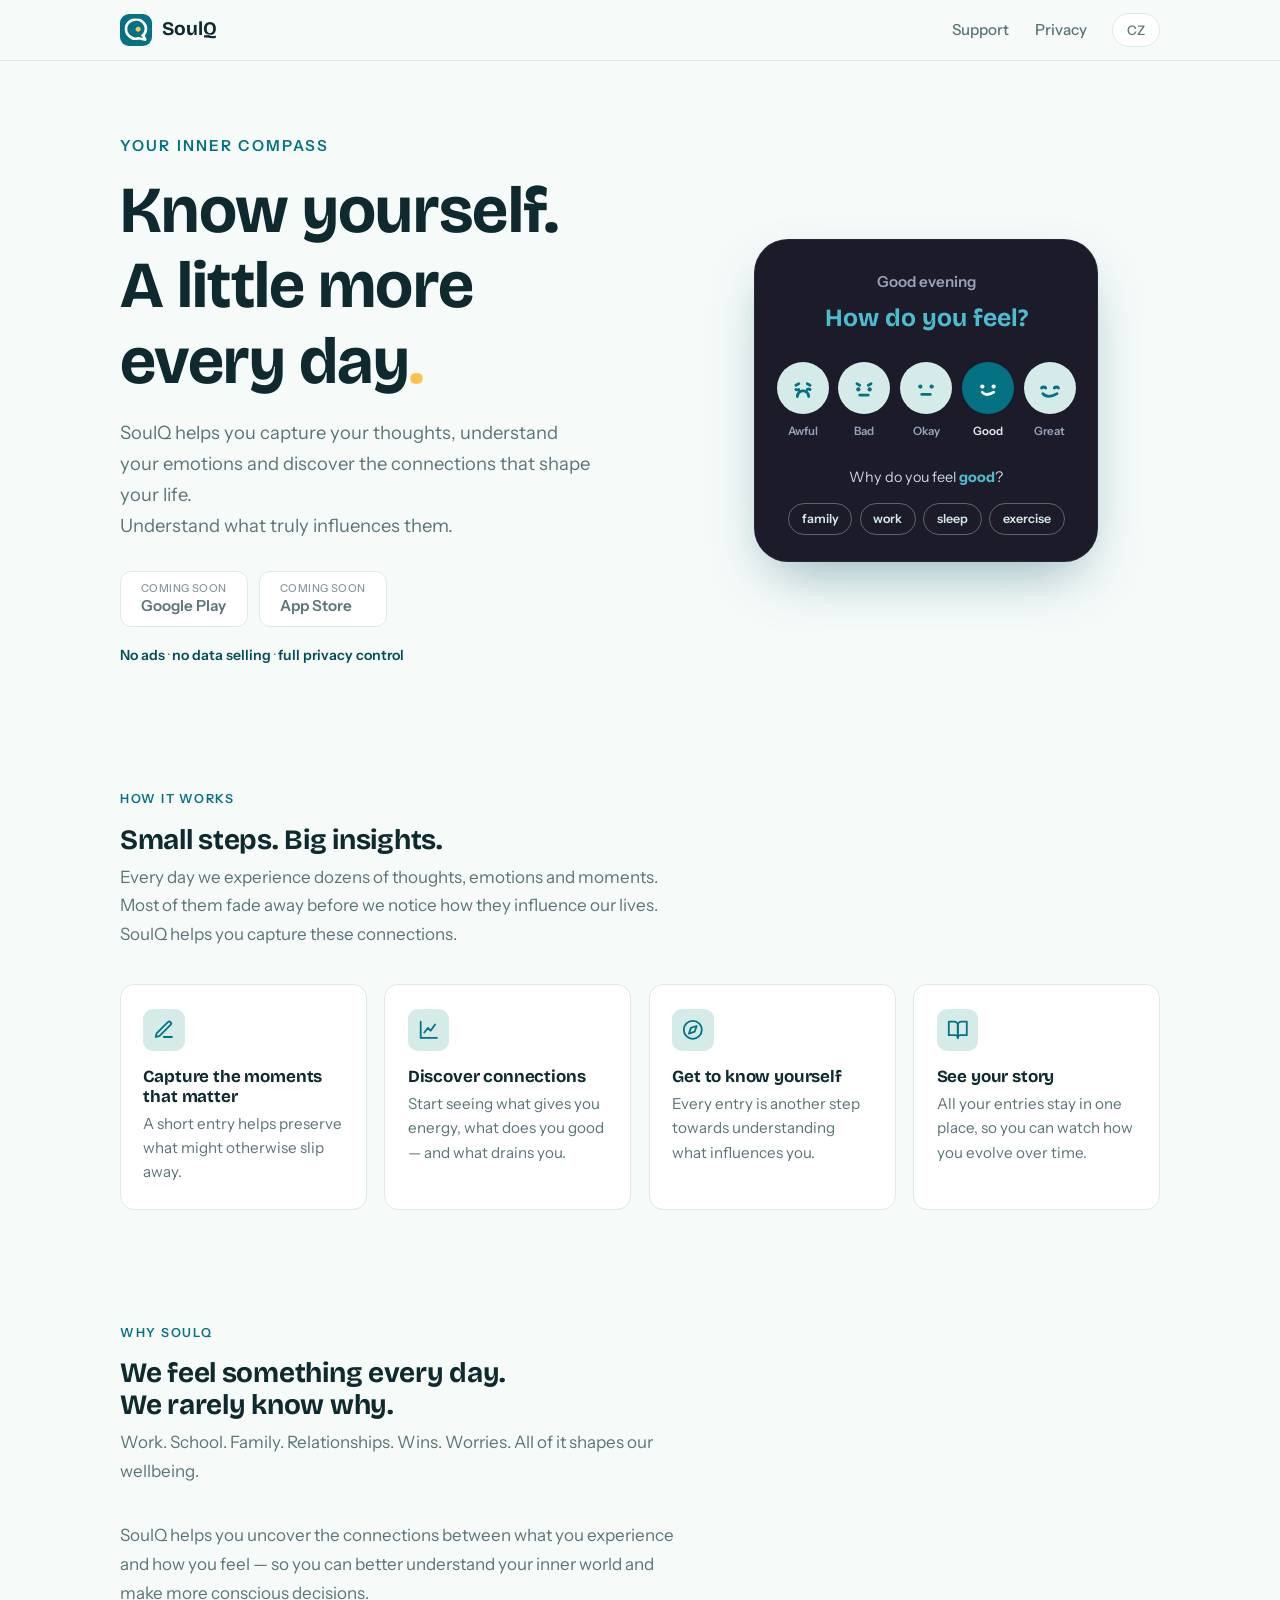
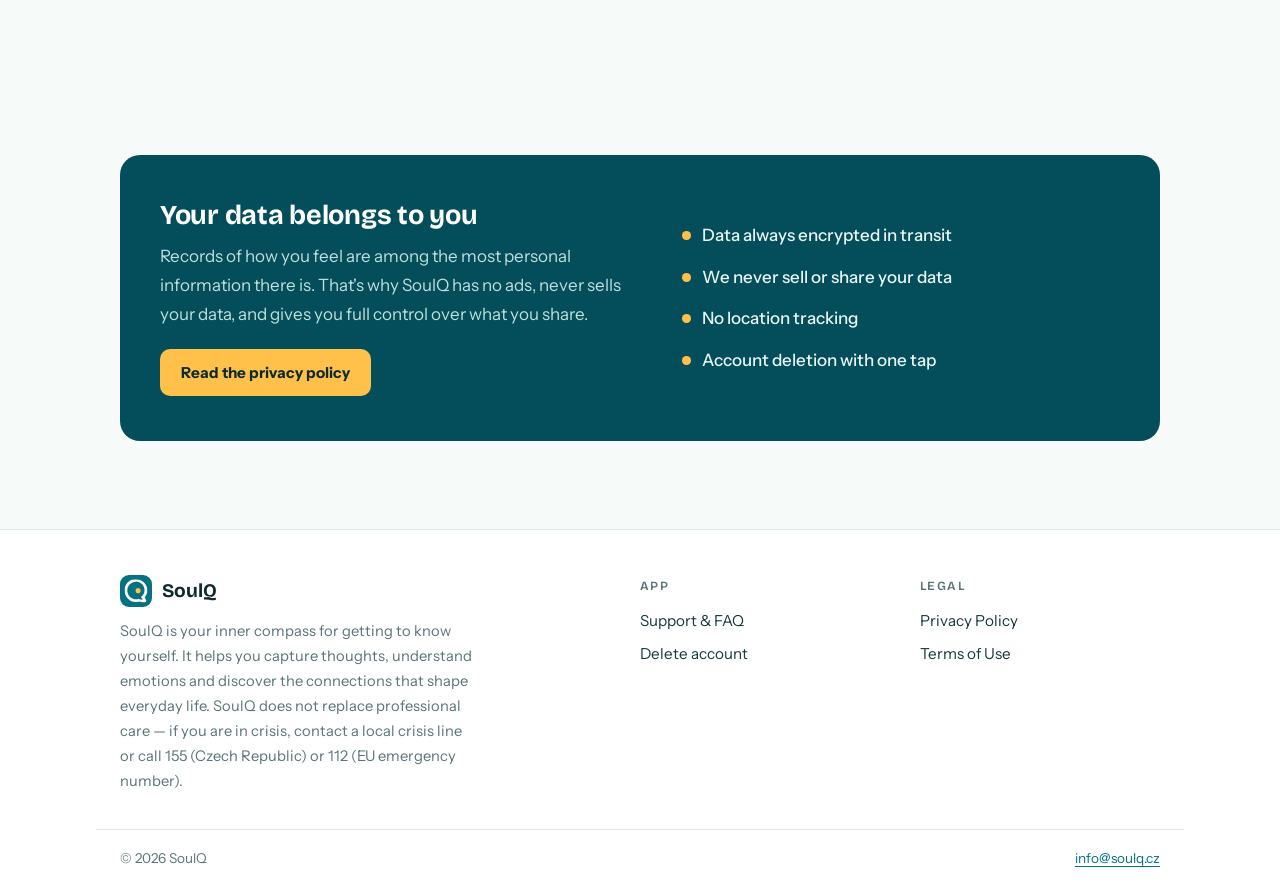
==== commit ff7e7a8a: "feat: finální textace od klienta — 'Jak to funguje', nové karty, Proč SoulQ, linka 155 - hero: sloga" ====
--- a/en/index.html
+++ b/en/index.html
@@ -27,13 +27,13 @@
     <section class="hero">
       <div>
         <p class="eyebrow">Your inner compass</p>
-        <h1>Know yourself. A little more every day<span class="dot">.</span></h1>
-        <p class="lead">SoulQ helps you capture your thoughts, understand your emotions and discover the connections that shape your life.</p>
+        <h1>Know yourself.<br>A little more every day<span class="dot">.</span></h1>
+        <p class="lead">SoulQ helps you capture your thoughts, understand your emotions and discover the connections that shape your life.<br>Understand what truly influences them.</p>
         <div class="store-badges">
           <span class="store-badge soon"><span><small>Coming soon</small>Google&nbsp;Play</span></span>
           <span class="store-badge soon"><span><small>Coming soon</small>App&nbsp;Store</span></span>
         </div>
-        <p class="trust-line"><b>No ads</b> · <b>no data selling</b></p>
+        <p class="trust-line"><b>No ads</b> · <b>no data selling</b> · <b>full privacy control</b></p>
       </div>
 
       <div class="phone" id="checkin" aria-label="Preview of the daily check-in in the SoulQ app">
@@ -108,44 +108,46 @@
     </section>
 
     <section class="section">
-      <p class="eyebrow">What SoulQ does</p>
-      <h2>A small ritual, a deeper understanding</h2>
-      <p class="section-lead">No need to write long journal entries. A few seconds a day is enough — and SoulQ starts revealing connections that would otherwise stay hidden.</p>
+      <p class="eyebrow">How it works</p>
+      <h2>Small steps. Big insights.</h2>
+      <p class="section-lead">Every day we experience dozens of thoughts, emotions and moments. Most of them fade away before we notice how they influence our lives. SoulQ helps you capture these connections.</p>
       <div class="features">
         <div class="feature">
           <span class="icon">
             <svg viewBox="0 0 24 24" fill="none" stroke="currentColor" stroke-width="2" stroke-linecap="round" stroke-linejoin="round" aria-hidden="true"><path d="M12 20h9"/><path d="M16.5 3.5a2.1 2.1 0 0 1 3 3L7 19l-4 1 1-4Z"/></svg>
           </span>
-          <h3>Check in within seconds</h3>
-          <p>Pick a mood, add a reason or a note, and you're done. Every entry is another step towards understanding yourself better.</p>
+          <h3>Capture the moments that matter</h3>
+          <p>A short entry helps preserve what might otherwise slip away.</p>
         </div>
         <div class="feature">
           <span class="icon">
             <svg viewBox="0 0 24 24" fill="none" stroke="currentColor" stroke-width="2" stroke-linecap="round" stroke-linejoin="round" aria-hidden="true"><path d="M3 3v18h18"/><path d="M7 15l4-5 3 3 5-7"/></svg>
           </span>
-          <h3>Discover your patterns</h3>
-          <p>SoulQ shows how things evolve over time and helps uncover the situations, relationships and habits that shape your wellbeing the most.</p>
-        </div>
-        <div class="feature">
-          <span class="icon">
-            <svg viewBox="0 0 24 24" fill="none" stroke="currentColor" stroke-width="2" stroke-linecap="round" stroke-linejoin="round" aria-hidden="true"><path d="M18 8a6 6 0 0 0-12 0c0 7-3 9-3 9h18s-3-2-3-9"/><path d="M13.7 21a2 2 0 0 1-3.4 0"/></svg>
-          </span>
-          <h3>Reminders on your terms</h3>
-          <p>Gentle reminders at a moment you choose. No spam. Just a little space to pause and check in with yourself.</p>
-        </div>
-        <div class="feature">
-          <span class="icon">
-            <svg viewBox="0 0 24 24" fill="none" stroke="currentColor" stroke-width="2" stroke-linecap="round" stroke-linejoin="round" aria-hidden="true"><rect x="4" y="11" width="16" height="9" rx="2"/><path d="M8 11V7a4 4 0 0 1 8 0v4"/></svg>
-          </span>
-          <h3>Always with you</h3>
-          <p>Your entries are safely stored and available on all your devices. They work online and offline.</p>
+          <h3>Discover connections</h3>
+          <p>Start seeing what gives you energy, what does you good — and what drains you.</p>
+        </div>
+        <div class="feature">
+          <span class="icon">
+            <svg viewBox="0 0 24 24" fill="none" stroke="currentColor" stroke-width="2" stroke-linecap="round" stroke-linejoin="round" aria-hidden="true"><circle cx="12" cy="12" r="10"/><polygon points="16.24 7.76 14.12 14.12 7.76 16.24 9.88 9.88 16.24 7.76"/></svg>
+          </span>
+          <h3>Get to know yourself</h3>
+          <p>Every entry is another step towards understanding what influences you.</p>
+        </div>
+        <div class="feature">
+          <span class="icon">
+            <svg viewBox="0 0 24 24" fill="none" stroke="currentColor" stroke-width="2" stroke-linecap="round" stroke-linejoin="round" aria-hidden="true"><path d="M2 3h6a4 4 0 0 1 4 4v14a3 3 0 0 0-3-3H2z"/><path d="M22 3h-6a4 4 0 0 0-4 4v14a3 3 0 0 1 3-3h7z"/></svg>
+          </span>
+          <h3>See your story</h3>
+          <p>All your entries stay in one place, so you can watch how you evolve over time.</p>
         </div>
       </div>
     </section>
 
     <section class="section">
-      <h2>We feel something every day. We rarely know why.</h2>
-      <p class="section-lead">Work. School. Family. Relationships. Wins and worries. SoulQ helps you connect what you experience with how you feel — so you can better understand your inner world and make more conscious decisions.</p>
+      <p class="eyebrow">Why SoulQ</p>
+      <h2>We feel something every day.<br>We rarely know why.</h2>
+      <p class="section-lead">Work. School. Family. Relationships. Wins. Worries. All of it shapes our wellbeing.</p>
+      <p class="section-lead">SoulQ helps you uncover the connections between what you experience and how you feel — so you can better understand your inner world and make more conscious decisions.</p>
     </section>
 
     <section class="section">
@@ -169,7 +171,7 @@
     <div class="inner">
       <div class="about">
         <a class="brand" href="index.html"><img src="../assets/logo.svg" alt="">SoulQ</a>
-        <p>SoulQ is a personal space for getting to know yourself. It helps you capture thoughts, understand emotions and discover the connections that shape everyday life. SoulQ does not replace professional care — if you are in crisis, contact a local crisis line or call 112 (EU emergency number).</p>
+        <p>SoulQ is your inner compass for getting to know yourself. It helps you capture thoughts, understand emotions and discover the connections that shape everyday life. SoulQ does not replace professional care — if you are in crisis, contact a local crisis line or call 155 (Czech Republic) or 112 (EU emergency number).</p>
       </div>
       <nav aria-label="App">
         <h3>App</h3>
--- a/assets/style.css
+++ b/assets/style.css
@@ -62,6 +62,10 @@
   margin: 0 0 0.9rem;
 }
 
+.hero .eyebrow {
+  font-size: 0.95rem;
+}
+
 /* ---------- Header ---------- */
 
 .site-header {
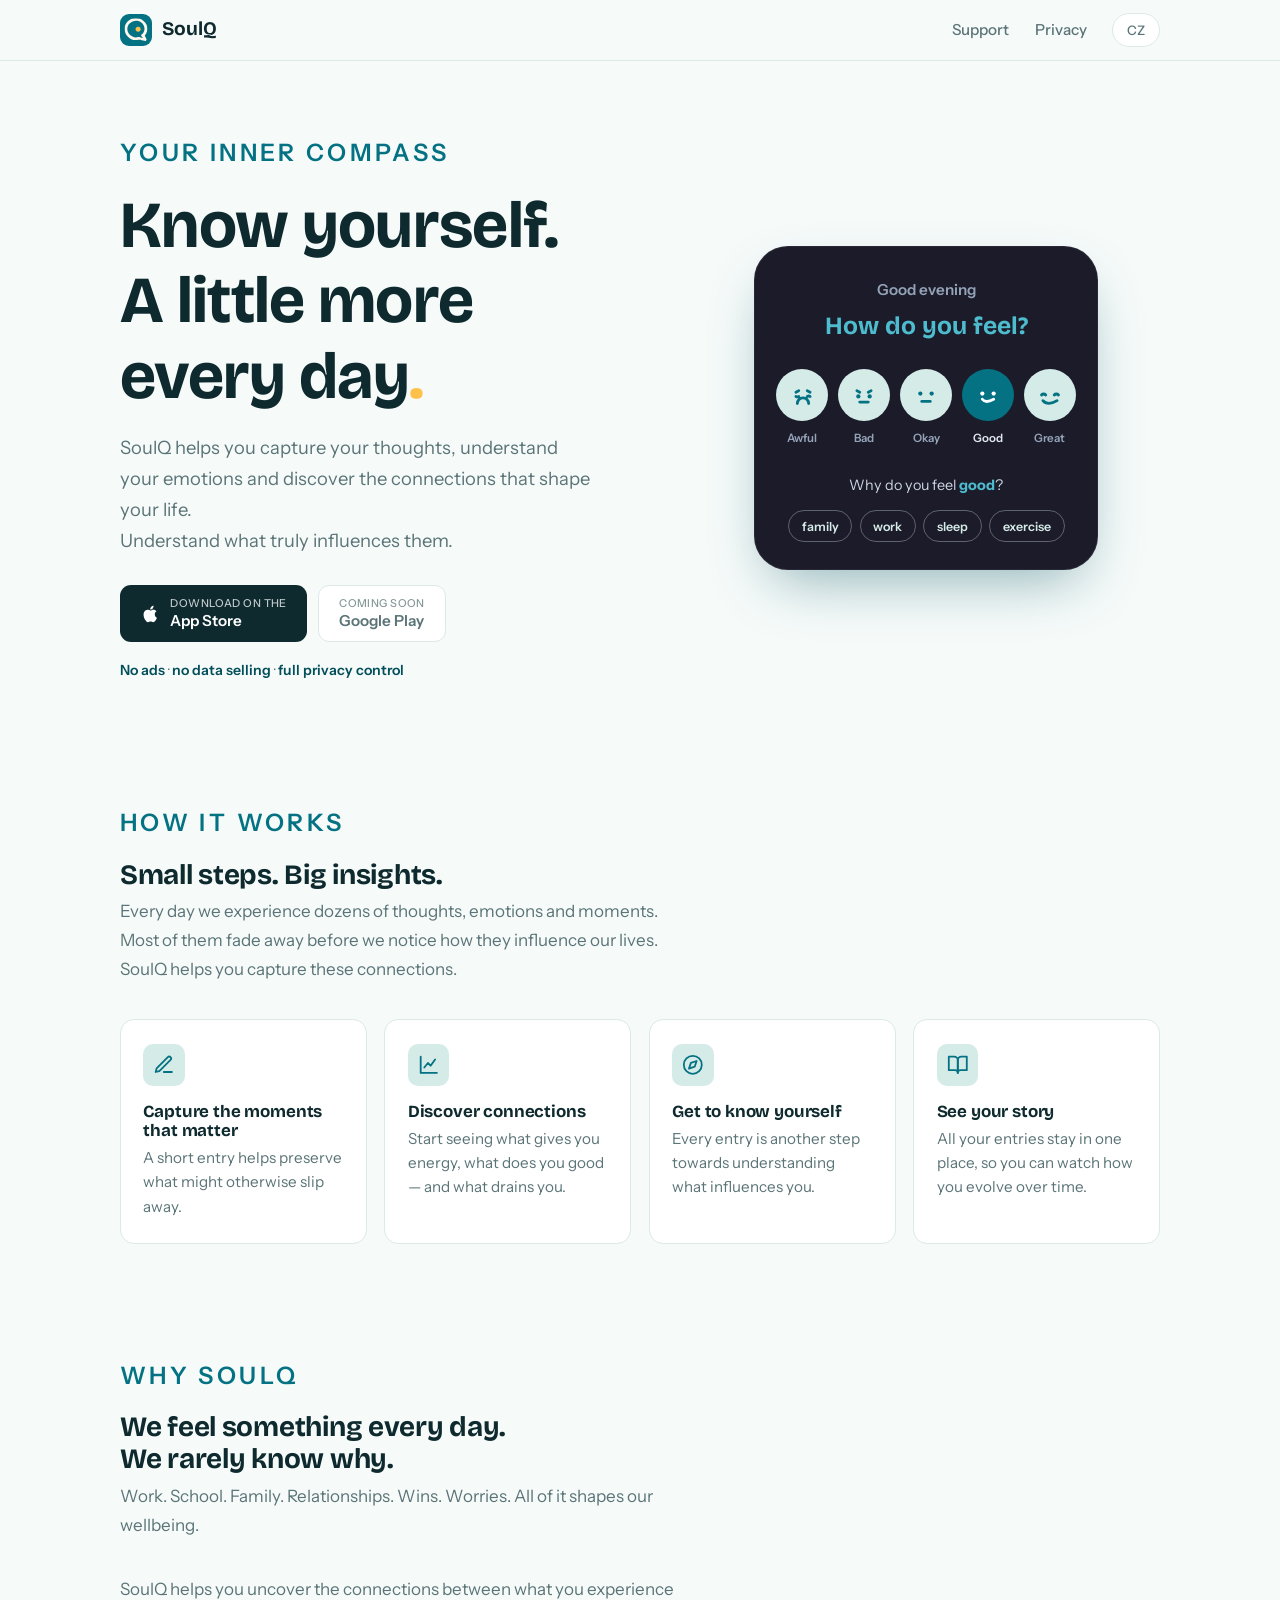
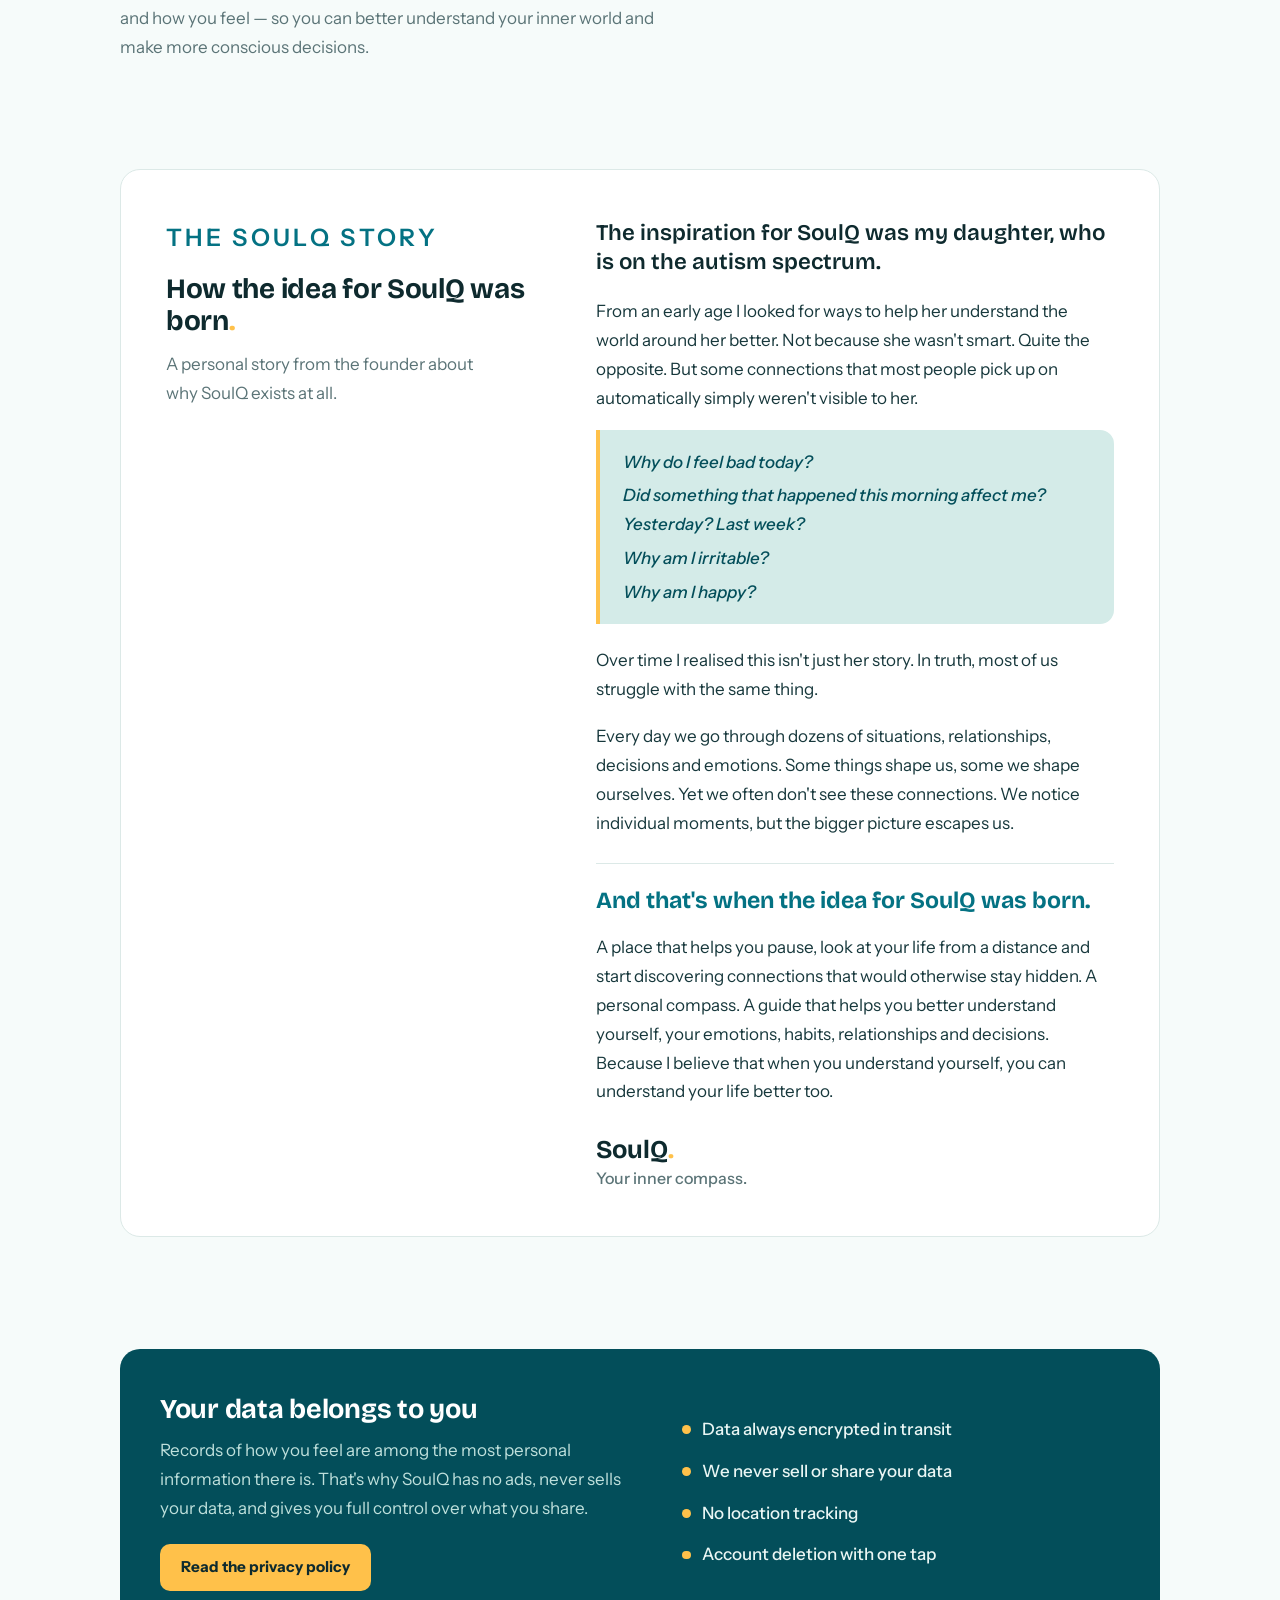
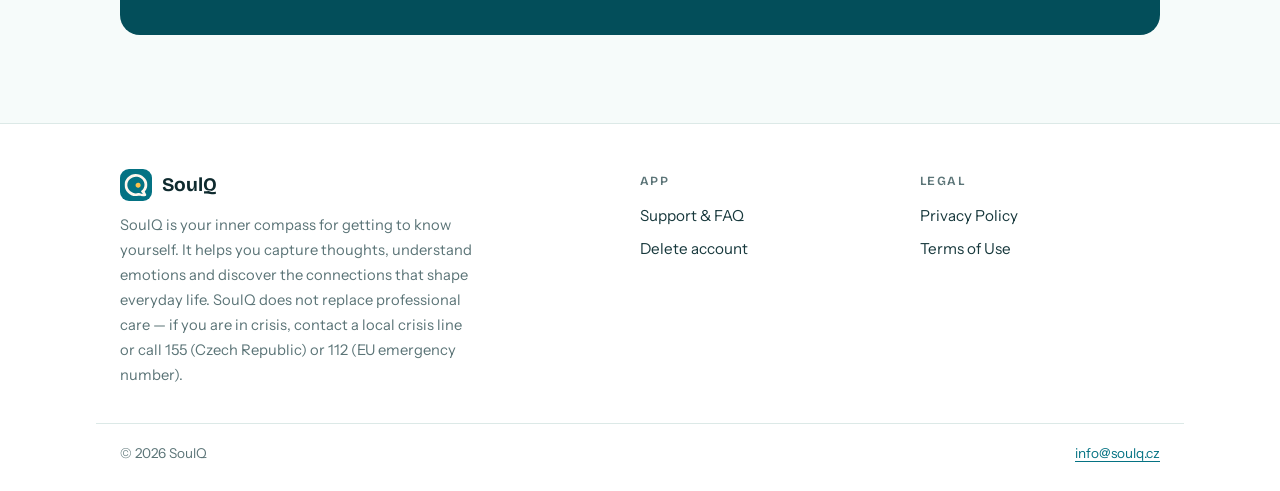
==== commit 25185890: "ADD - příběh + download from apple" ====
--- a/en/index.html
+++ b/en/index.html
@@ -30,8 +30,8 @@
         <h1>Know yourself.<br>A little more every day<span class="dot">.</span></h1>
         <p class="lead">SoulQ helps you capture your thoughts, understand your emotions and discover the connections that shape your life.<br>Understand what truly influences them.</p>
         <div class="store-badges">
+          <a class="store-badge" href="https://apps.apple.com/cz/app/soulq/id6790915603" target="_blank" rel="noopener" aria-label="Download SoulQ on the App Store"><svg class="badge-icon" viewBox="0 0 24 24" fill="currentColor" aria-hidden="true"><path d="M16.37 12.73c-.02-2.3 1.88-3.4 1.96-3.45-1.07-1.56-2.73-1.78-3.32-1.8-1.41-.14-2.76.83-3.48.83-.72 0-1.83-.81-3-.79-1.55.02-2.97.9-3.77 2.28-1.61 2.79-.41 6.92 1.16 9.18.77 1.11 1.68 2.35 2.88 2.31 1.16-.05 1.59-.75 2.99-.75 1.4 0 1.79.75 3.01.72 1.24-.02 2.03-1.13 2.79-2.24.88-1.29 1.24-2.53 1.26-2.6-.03-.01-2.42-.93-2.48-3.69zM14.09 6c.64-.77 1.07-1.85.95-2.92-.92.04-2.03.61-2.69 1.38-.59.68-1.11 1.78-.97 2.83 1.03.08 2.07-.52 2.71-1.29z"/></svg><span><small>Download on the</small>App&nbsp;Store</span></a>
           <span class="store-badge soon"><span><small>Coming soon</small>Google&nbsp;Play</span></span>
-          <span class="store-badge soon"><span><small>Coming soon</small>App&nbsp;Store</span></span>
         </div>
         <p class="trust-line"><b>No ads</b> · <b>no data selling</b> · <b>full privacy control</b></p>
       </div>
@@ -148,6 +148,31 @@
       <h2>We feel something every day.<br>We rarely know why.</h2>
       <p class="section-lead">Work. School. Family. Relationships. Wins. Worries. All of it shapes our wellbeing.</p>
       <p class="section-lead">SoulQ helps you uncover the connections between what you experience and how you feel — so you can better understand your inner world and make more conscious decisions.</p>
+    </section>
+
+    <section class="section story" id="story">
+      <div class="story-card">
+        <div class="story-aside">
+          <p class="eyebrow">The SoulQ story</p>
+          <h2>How the idea for SoulQ was born<span class="dot">.</span></h2>
+          <p class="story-note">A personal story from the founder about why SoulQ exists at all.</p>
+        </div>
+        <div class="story-body">
+          <p class="story-opening">The inspiration for SoulQ was my daughter, who is on the autism spectrum.</p>
+          <p>From an early age I looked for ways to help her understand the world around her better. Not because she wasn't smart. Quite the opposite. But some connections that most people pick up on automatically simply weren't visible to her.</p>
+          <ul class="story-questions">
+            <li>Why do I feel bad today?</li>
+            <li>Did something that happened this morning affect me? Yesterday? Last week?</li>
+            <li>Why am I irritable?</li>
+            <li>Why am I happy?</li>
+          </ul>
+          <p>Over time I realised this isn't just her story. In truth, most of us struggle with the same thing.</p>
+          <p>Every day we go through dozens of situations, relationships, decisions and emotions. Some things shape us, some we shape ourselves. Yet we often don't see these connections. We notice individual moments, but the bigger picture escapes us.</p>
+          <p class="story-turn">And that's when the idea for SoulQ was born.</p>
+          <p>A place that helps you pause, look at your life from a distance and start discovering connections that would otherwise stay hidden. A personal compass. A guide that helps you better understand yourself, your emotions, habits, relationships and decisions. Because I believe that when you understand yourself, you can understand your life better too.</p>
+          <p class="story-signature">SoulQ<span class="dot">.</span><small>Your inner compass.</small></p>
+        </div>
+      </div>
     </section>
 
     <section class="section">
--- a/assets/style.css
+++ b/assets/style.css
@@ -23,9 +23,13 @@
   --radius: 14px;
 }
 
-* { box-sizing: border-box; }
-
-html { scroll-behavior: smooth; }
+* {
+  box-sizing: border-box;
+}
+
+html {
+  scroll-behavior: smooth;
+}
 
 body {
   margin: 0;
@@ -37,8 +41,15 @@
   -webkit-font-smoothing: antialiased;
 }
 
-a { color: var(--teal); text-decoration-thickness: 1px; text-underline-offset: 3px; }
-a:hover { color: var(--teal-deep); }
+a {
+  color: var(--teal);
+  text-decoration-thickness: 1px;
+  text-underline-offset: 3px;
+}
+
+a:hover {
+  color: var(--teal-deep);
+}
 
 :focus-visible {
   outline: 2px solid var(--teal);
@@ -46,7 +57,9 @@
   border-radius: 3px;
 }
 
-h1, h2, h3 {
+h1,
+h2,
+h3 {
   font-family: var(--font-display);
   line-height: 1.15;
   color: var(--teal-ink);
@@ -54,7 +67,7 @@
 }
 
 .eyebrow {
-  font-size: 0.78rem;
+  font-size: 1.5rem;
   font-weight: 600;
   letter-spacing: 0.14em;
   text-transform: uppercase;
@@ -63,7 +76,7 @@
 }
 
 .hero .eyebrow {
-  font-size: 0.95rem;
+  font-size: 1.5rem;
 }
 
 /* ---------- Header ---------- */
@@ -119,7 +132,9 @@
   font-weight: 500;
 }
 
-.site-nav a:hover { color: var(--teal-deep); }
+.site-nav a:hover {
+  color: var(--teal-deep);
+}
 
 .lang-switch {
   font-size: 0.82rem;
@@ -134,10 +149,14 @@
   white-space: nowrap;
 }
 
-.lang-switch:hover { border-color: var(--teal); }
+.lang-switch:hover {
+  border-color: var(--teal);
+}
 
 @media (max-width: 640px) {
-  .site-nav .hide-sm { display: none; }
+  .site-nav .hide-sm {
+    display: none;
+  }
 }
 
 /* ---------- Hero (landing) ---------- */
@@ -158,8 +177,13 @@
   margin: 0 0 1.1rem;
 }
 
-.hero h1 .q { color: var(--teal); }
-.hero h1 .dot { color: var(--gold); }
+.hero h1 .q {
+  color: var(--teal);
+}
+
+.hero h1 .dot {
+  color: var(--gold);
+}
 
 .hero .lead {
   font-size: 1.15rem;
@@ -198,6 +222,23 @@
   text-transform: uppercase;
 }
 
+a.store-badge {
+  transition: background-color 0.15s ease, transform 0.15s ease;
+}
+
+a.store-badge:hover,
+a.store-badge:focus-visible {
+  background: var(--teal-deep);
+  color: #fff;
+  transform: translateY(-1px);
+}
+
+.store-badge .badge-icon {
+  width: 1.35rem;
+  height: 1.35rem;
+  flex: none;
+}
+
 .store-badge.soon {
   background: var(--surface);
   color: var(--muted);
@@ -211,7 +252,10 @@
   margin: 0;
 }
 
-.trust-line b { color: var(--teal-deep); font-weight: 600; }
+.trust-line b {
+  color: var(--teal-deep);
+  font-weight: 600;
+}
 
 /* Phone card — the app's check-in moment */
 
@@ -276,7 +320,10 @@
   transition: background 0.22s ease, color 0.22s ease, transform 0.22s ease;
 }
 
-.mood svg { width: 34px; height: 34px; }
+.mood svg {
+  width: 34px;
+  height: 34px;
+}
 
 .mood .label {
   font-size: 0.72rem;
@@ -284,14 +331,18 @@
   color: #94a3b8;
 }
 
-.mood:hover .circle { transform: translateY(-3px); }
+.mood:hover .circle {
+  transform: translateY(-3px);
+}
 
 .mood[aria-pressed="true"] .circle {
   background: var(--teal);
   color: #fff;
 }
 
-.mood[aria-pressed="true"] .label { color: #e2e8f0; }
+.mood[aria-pressed="true"] .label {
+  color: #e2e8f0;
+}
 
 .phone .followup {
   color: #cbd5e1;
@@ -301,7 +352,9 @@
   min-height: 1.5em;
 }
 
-.phone .followup b { color: #4dbcce; }
+.phone .followup b {
+  color: #4dbcce;
+}
 
 .chips {
   display: flex;
@@ -326,8 +379,14 @@
     padding-top: 3rem;
     text-align: center;
   }
-  .hero .lead { margin-inline: auto; }
-  .store-badges { justify-content: center; }
+
+  .hero .lead {
+    margin-inline: auto;
+  }
+
+  .store-badges {
+    justify-content: center;
+  }
 }
 
 /* ---------- Sections (landing) ---------- */
@@ -338,12 +397,12 @@
   padding: 3.5rem 1.5rem;
 }
 
-.section > h2 {
+.section>h2 {
   font-size: 1.75rem;
   margin: 0 0 0.4rem;
 }
 
-.section > .section-lead {
+.section>.section-lead {
   color: var(--muted);
   max-width: 36rem;
   margin: 0 0 2.2rem;
@@ -373,7 +432,10 @@
   margin-bottom: 1rem;
 }
 
-.feature .icon svg { width: 1.35rem; height: 1.35rem; }
+.feature .icon svg {
+  width: 1.35rem;
+  height: 1.35rem;
+}
 
 .feature h3 {
   font-size: 1.06rem;
@@ -406,7 +468,10 @@
   margin: 0 0 0.7rem;
 }
 
-.privacy-band p { margin: 0 0 1.3rem; color: #bfe0dc; }
+.privacy-band p {
+  margin: 0 0 1.3rem;
+  color: #bfe0dc;
+}
 
 .privacy-band a.button {
   display: inline-block;
@@ -445,7 +510,124 @@
 }
 
 @media (max-width: 780px) {
-  .privacy-band { grid-template-columns: 1fr; padding: 2.2rem 1.6rem; }
+  .privacy-band {
+    grid-template-columns: 1fr;
+    padding: 2.2rem 1.6rem;
+  }
+}
+
+/* ---------- Story (landing) ---------- */
+
+.story {
+  padding-top: 1rem;
+}
+
+.story-card {
+  background: var(--surface);
+  border: 1px solid var(--line);
+  border-radius: calc(var(--radius) + 6px);
+  padding: 3rem 2.8rem;
+  display: grid;
+  grid-template-columns: 0.85fr 1.15fr;
+  gap: 3rem;
+  align-items: start;
+}
+
+.story-aside {
+  position: sticky;
+  top: 5.5rem;
+}
+
+.story-aside h2 {
+  font-size: 1.75rem;
+  margin: 0 0 0.8rem;
+}
+
+.story-aside .dot,
+.story-signature .dot {
+  color: var(--gold);
+}
+
+.story-note {
+  color: var(--muted);
+  max-width: 20rem;
+  margin: 0;
+}
+
+.story-body {
+  max-width: 36rem;
+}
+
+.story-body p {
+  margin: 0 0 1.1rem;
+}
+
+.story-body .story-opening {
+  font-family: var(--font-display);
+  font-weight: 600;
+  font-size: 1.4rem;
+  line-height: 1.3;
+  color: var(--teal-ink);
+  margin-bottom: 1.3rem;
+}
+
+.story-questions {
+  list-style: none;
+  margin: 0.2rem 0 1.4rem;
+  padding: 1.1rem 1.4rem;
+  background: var(--mint);
+  border-left: 4px solid var(--gold);
+  border-radius: 0 var(--radius) var(--radius) 0;
+  display: grid;
+  gap: 0.3rem;
+  font-style: italic;
+  font-weight: 500;
+  color: var(--teal-deep);
+}
+
+.story-body .story-turn {
+  font-family: var(--font-display);
+  font-weight: 700;
+  font-size: 1.45rem;
+  line-height: 1.25;
+  color: var(--teal);
+  margin: 1.6rem 0 1.1rem;
+  padding-top: 1.4rem;
+  border-top: 1px solid var(--line);
+}
+
+.story-body .story-signature {
+  font-family: var(--font-display);
+  font-weight: 700;
+  font-size: 1.6rem;
+  line-height: 1.2;
+  color: var(--teal-ink);
+  margin: 1.8rem 0 0;
+}
+
+.story-signature small {
+  display: block;
+  font-family: var(--font-body);
+  font-weight: 500;
+  font-size: 1rem;
+  color: var(--muted);
+  margin-top: 0.2rem;
+}
+
+@media (max-width: 860px) {
+  .story-card {
+    grid-template-columns: 1fr;
+    gap: 1.6rem;
+    padding: 2.2rem 1.6rem;
+  }
+
+  .story-aside {
+    position: static;
+  }
+
+  .story-body {
+    max-width: none;
+  }
 }
 
 /* ---------- Document pages (legal, support) ---------- */
@@ -475,7 +657,10 @@
   margin: 0;
 }
 
-.doc-meta b { color: var(--text); font-weight: 600; }
+.doc-meta b {
+  color: var(--text);
+  font-weight: 600;
+}
 
 .doc-layout {
   max-width: var(--w-page);
@@ -527,7 +712,9 @@
   max-width: var(--w-prose);
 }
 
-.doc > p:first-child { margin-top: 0; }
+.doc>p:first-child {
+  margin-top: 0;
+}
 
 .doc h2 {
   font-size: 1.32rem;
@@ -541,8 +728,14 @@
   margin: 1.8rem 0 0.4rem;
 }
 
-.doc ul, .doc ol { padding-left: 1.35rem; }
-.doc li { margin: 0.35rem 0; }
+.doc ul,
+.doc ol {
+  padding-left: 1.35rem;
+}
+
+.doc li {
+  margin: 0.35rem 0;
+}
 
 .doc table {
   width: 100%;
@@ -555,7 +748,8 @@
   overflow: hidden;
 }
 
-.doc th, .doc td {
+.doc th,
+.doc td {
   text-align: left;
   padding: 0.7rem 0.85rem;
   vertical-align: top;
@@ -569,8 +763,14 @@
   letter-spacing: 0.02em;
 }
 
-.doc tbody tr + tr td, .doc tbody tr th { border-top: 1px solid var(--line); }
-.doc tbody tr:nth-child(even) { background: var(--paper); }
+.doc tbody tr+tr td,
+.doc tbody tr th {
+  border-top: 1px solid var(--line);
+}
+
+.doc tbody tr:nth-child(even) {
+  background: var(--paper);
+}
 
 .notice {
   background: var(--surface);
@@ -581,7 +781,9 @@
   margin: 1.6rem 0;
 }
 
-.notice p { margin: 0; }
+.notice p {
+  margin: 0;
+}
 
 .steps {
   counter-reset: step;
@@ -633,11 +835,19 @@
   font-weight: 600;
 }
 
-.contact-card p { margin: 0.4rem 0 0; color: var(--muted); font-size: 0.93rem; }
+.contact-card p {
+  margin: 0.4rem 0 0;
+  color: var(--muted);
+  font-size: 0.93rem;
+}
 
 /* FAQ */
 
-.faq { display: grid; gap: 0.65rem; margin: 1.4rem 0; }
+.faq {
+  display: grid;
+  gap: 0.65rem;
+  margin: 1.4rem 0;
+}
 
 .faq details {
   background: var(--surface);
@@ -657,7 +867,9 @@
   gap: 1rem;
 }
 
-.faq summary::-webkit-details-marker { display: none; }
+.faq summary::-webkit-details-marker {
+  display: none;
+}
 
 .faq summary::after {
   content: "+";
@@ -667,9 +879,14 @@
   color: var(--teal);
 }
 
-.faq details[open] summary::after { content: "–"; }
-
-.faq details p { margin: 0 0 1rem; color: var(--muted); }
+.faq details[open] summary::after {
+  content: "–";
+}
+
+.faq details p {
+  margin: 0 0 1rem;
+  color: var(--muted);
+}
 
 /* ---------- Footer ---------- */
 
@@ -713,8 +930,15 @@
   font-size: 0.95rem;
 }
 
-.site-footer nav a { color: var(--text); text-decoration: none; }
-.site-footer nav a:hover { color: var(--teal); text-decoration: underline; }
+.site-footer nav a {
+  color: var(--text);
+  text-decoration: none;
+}
+
+.site-footer nav a:hover {
+  color: var(--teal);
+  text-decoration: underline;
+}
 
 .site-footer .bottom {
   max-width: var(--w-page);
@@ -730,26 +954,536 @@
 }
 
 @media (max-width: 780px) {
-  .site-footer .inner { grid-template-columns: 1fr; gap: 1.8rem; }
-  .doc-layout { grid-template-columns: 1fr; gap: 0; }
-  .toc { display: none; }
+  .site-footer .inner {
+    grid-template-columns: 1fr;
+    gap: 1.8rem;
+  }
+
+  .doc-layout {
+    grid-template-columns: 1fr;
+    gap: 0;
+  }
+
+  .toc {
+    display: none;
+  }
 }
 
 /* ---------- Motion ---------- */
 
 @media (prefers-reduced-motion: no-preference) {
-  .hero > * {
+  .hero>* {
     animation: rise 0.6s ease-out both;
   }
-  .hero > *:nth-child(2) { animation-delay: 0.12s; }
+
+  .hero>*:nth-child(2) {
+    animation-delay: 0.12s;
+  }
 
   @keyframes rise {
-    from { opacity: 0; transform: translateY(14px); }
-    to { opacity: 1; transform: none; }
+    from {
+      opacity: 0;
+      transform: translateY(14px);
+    }
+
+    to {
+      opacity: 1;
+      transform: none;
+    }
   }
 }
 
 @media (prefers-reduced-motion: reduce) {
-  html { scroll-behavior: auto; }
-  .mood .circle { transition: none; }
-}
+  html {
+    scroll-behavior: auto;
+  }
+
+  .mood .circle {
+    transition: none;
+  }
+}
+
+/* ---------- Forms (beta feedback) ---------- */
+
+.form-card {
+  background: var(--surface);
+  border: 1px solid var(--line);
+  border-radius: calc(var(--radius) + 4px);
+  padding: 1.8rem 1.7rem 1.6rem;
+  margin: 1.4rem 0 2rem;
+}
+
+.form-grid {
+  display: grid;
+  grid-template-columns: 1fr 1fr;
+  gap: 1.15rem 1.2rem;
+}
+
+.field {
+  display: flex;
+  flex-direction: column;
+  gap: 0.4rem;
+  min-width: 0;
+}
+
+.field.full {
+  grid-column: 1 / -1;
+}
+
+.field>label,
+.field>.field-label {
+  font-size: 0.86rem;
+  font-weight: 600;
+  color: var(--teal-ink);
+}
+
+.field .optional {
+  font-weight: 500;
+  color: var(--muted);
+}
+
+.field .hint {
+  font-size: 0.82rem;
+  color: var(--muted);
+  margin: 0;
+  line-height: 1.5;
+}
+
+.field input:not([type="radio"]):not([type="checkbox"]),
+.field select,
+.field textarea {
+  width: 100%;
+  font: inherit;
+  font-size: 0.98rem;
+  color: var(--text);
+  background: var(--paper);
+  border: 1px solid var(--line);
+  border-radius: 10px;
+  padding: 0.7rem 0.9rem;
+  transition: border-color 0.15s ease, box-shadow 0.15s ease, background 0.15s ease;
+}
+
+.field textarea {
+  min-height: 8.5rem;
+  resize: vertical;
+  line-height: 1.55;
+}
+
+.field select {
+  appearance: none;
+  -webkit-appearance: none;
+  padding-right: 2.4rem;
+  background-image: url("data:image/svg+xml,%3Csvg xmlns='http://www.w3.org/2000/svg' width='16' height='16' viewBox='0 0 24 24' fill='none' stroke='%23047283' stroke-width='2.2' stroke-linecap='round' stroke-linejoin='round'%3E%3Cpath d='M6 9l6 6 6-6'/%3E%3C/svg%3E");
+  background-repeat: no-repeat;
+  background-position: right 0.85rem center;
+}
+
+.field input:focus,
+.field select:focus,
+.field textarea:focus {
+  outline: none;
+  border-color: var(--teal);
+  background: var(--surface);
+  box-shadow: 0 0 0 3px rgba(4, 114, 131, 0.14);
+}
+
+.field input[aria-invalid="true"],
+.field textarea[aria-invalid="true"] {
+  border-color: #c2410c;
+}
+
+/* Chips as radios */
+
+.chip-group {
+  display: flex;
+  flex-wrap: wrap;
+  gap: 0.5rem;
+}
+
+.choice {
+  position: relative;
+  cursor: pointer;
+}
+
+.choice input {
+  position: absolute;
+  opacity: 0;
+  width: 1px;
+  height: 1px;
+  margin: 0;
+}
+
+.choice span {
+  display: inline-flex;
+  align-items: center;
+  gap: 0.45rem;
+  font-size: 0.9rem;
+  font-weight: 600;
+  color: var(--teal-deep);
+  background: var(--paper);
+  border: 1px solid var(--line);
+  border-radius: 999px;
+  padding: 0.42rem 0.95rem;
+  transition: background 0.15s ease, border-color 0.15s ease, color 0.15s ease;
+}
+
+.choice span::before {
+  content: "";
+  width: 0.5rem;
+  height: 0.5rem;
+  border-radius: 50%;
+  background: var(--mint);
+  border: 1px solid rgba(4, 114, 131, 0.35);
+}
+
+.choice:hover span {
+  border-color: var(--teal);
+}
+
+.choice input:checked+span {
+  background: var(--teal);
+  border-color: var(--teal);
+  color: #fff;
+}
+
+.choice input:checked+span::before {
+  background: var(--gold);
+  border-color: var(--gold);
+}
+
+.choice input:focus-visible+span {
+  outline: 2px solid var(--teal);
+  outline-offset: 3px;
+}
+
+/* Rating — the app's check-in faces */
+
+.rating {
+  background: var(--app-dark);
+  border-radius: 20px;
+  padding: 1.1rem 1rem 0.95rem;
+}
+
+.rating .moods {
+  max-width: 24rem;
+  margin: 0 auto;
+}
+
+.rating .mood .label {
+  font-size: 0.7rem;
+}
+
+.rating .mood .circle {
+  width: 46px;
+  height: 46px;
+}
+
+.rating .mood svg {
+  width: 30px;
+  height: 30px;
+}
+
+/* Submit row */
+
+.form-actions {
+  display: flex;
+  flex-wrap: wrap;
+  align-items: center;
+  gap: 1rem 1.4rem;
+  margin-top: 1.6rem;
+  padding-top: 1.3rem;
+  border-top: 1px solid var(--line);
+}
+
+.button-primary {
+  display: inline-flex;
+  align-items: center;
+  gap: 0.55rem;
+  font: inherit;
+  font-weight: 700;
+  font-size: 0.98rem;
+  color: var(--teal-ink);
+  background: var(--gold);
+  border: none;
+  border-radius: 10px;
+  padding: 0.78rem 1.5rem;
+  cursor: pointer;
+  transition: transform 0.15s ease, box-shadow 0.15s ease, opacity 0.15s ease;
+  box-shadow: 0 8px 20px -10px rgba(255, 193, 74, 0.9);
+}
+
+.button-primary:hover:not(:disabled) {
+  transform: translateY(-1px);
+  box-shadow: 0 12px 24px -10px rgba(255, 193, 74, 0.95);
+}
+
+.button-primary:disabled {
+  opacity: 0.6;
+  cursor: progress;
+  transform: none;
+}
+
+.form-actions .privacy-note {
+  font-size: 0.82rem;
+  color: var(--muted);
+  margin: 0;
+  flex: 1 1 16rem;
+}
+
+.spinner {
+  width: 0.95rem;
+  height: 0.95rem;
+  border: 2px solid currentColor;
+  border-right-color: transparent;
+  border-radius: 50%;
+  animation: spin 0.7s linear infinite;
+}
+
+@keyframes spin {
+  to {
+    transform: rotate(360deg);
+  }
+}
+
+.form-alert {
+  border-radius: 10px;
+  padding: 0.85rem 1.1rem;
+  font-size: 0.93rem;
+  line-height: 1.5;
+  margin: 0 0 1.2rem;
+}
+
+.form-alert.error {
+  background: #fff1ec;
+  color: #9a3412;
+  border: 1px solid #fed7c3;
+}
+
+.hidden {
+  display: none !important;
+}
+
+/* Success state */
+
+.success-card {
+  background: var(--teal-deep);
+  color: #eaf6f4;
+  border-radius: calc(var(--radius) + 6px);
+  padding: 2.4rem 2.2rem;
+  margin: 1.4rem 0 2rem;
+  text-align: center;
+}
+
+.success-card .mark {
+  width: 3.4rem;
+  height: 3.4rem;
+  margin: 0 auto 1rem;
+  border-radius: 50%;
+  background: var(--gold);
+  color: var(--teal-ink);
+  display: grid;
+  place-items: center;
+}
+
+.success-card .mark svg {
+  width: 1.7rem;
+  height: 1.7rem;
+}
+
+.success-card h2 {
+  color: #fff;
+  font-size: 1.5rem;
+  margin: 0 0 0.5rem;
+}
+
+.success-card p {
+  color: #bfe0dc;
+  margin: 0 0 1.4rem;
+}
+
+.success-card .button-secondary {
+  display: inline-block;
+  font: inherit;
+  font-weight: 600;
+  font-size: 0.93rem;
+  color: #fff;
+  background: transparent;
+  border: 1px solid rgba(255, 255, 255, 0.45);
+  border-radius: 10px;
+  padding: 0.6rem 1.2rem;
+  cursor: pointer;
+}
+
+.success-card .button-secondary:hover {
+  border-color: #fff;
+}
+
+/* Tips list on the beta page */
+
+.tips {
+  list-style: none;
+  margin: 1rem 0 0;
+  padding: 0;
+  display: grid;
+  gap: 0.6rem;
+}
+
+.tips li {
+  display: flex;
+  gap: 0.75rem;
+  align-items: baseline;
+  color: var(--text);
+}
+
+.tips li::before {
+  content: "";
+  flex: none;
+  width: 0.5rem;
+  height: 0.5rem;
+  border-radius: 50%;
+  background: var(--gold);
+  transform: translateY(-2px);
+}
+
+@media (max-width: 640px) {
+  .form-grid {
+    grid-template-columns: 1fr;
+  }
+
+  .form-card {
+    padding: 1.4rem 1.1rem 1.3rem;
+  }
+}
+/* ---------- Guide pages (Android testing) ---------- */
+
+.pullquote {
+  background: var(--surface);
+  border: 1px solid var(--line);
+  border-left: 4px solid var(--teal);
+  border-radius: 10px;
+  padding: 1.1rem 1.3rem;
+  margin: 1.6rem 0;
+}
+
+.pullquote p {
+  margin: 0;
+  color: var(--muted);
+}
+
+.pullquote p b {
+  color: var(--text);
+}
+
+.pullquote .title {
+  font-family: var(--font-display);
+  font-size: 1.2rem;
+  font-weight: 700;
+  line-height: 1.3;
+  color: var(--teal);
+  margin: 0 0 0.3rem;
+}
+
+.step-card {
+  background: var(--surface);
+  border: 1px solid var(--line);
+  border-radius: calc(var(--radius) + 4px);
+  padding: 1.7rem 1.7rem 1.6rem;
+  margin: 2rem 0;
+  scroll-margin-top: 5rem;
+}
+
+.step-card h2 {
+  margin: 0 0 0.4rem;
+  padding-top: 0;
+}
+
+.step-card p {
+  margin: 0 0 1.2rem;
+  color: var(--muted);
+}
+
+.step-card .step-label {
+  font-size: 0.75rem;
+  font-weight: 600;
+  letter-spacing: 0.12em;
+  text-transform: uppercase;
+  color: var(--teal);
+  margin: 0 0 0.5rem;
+}
+
+.step-card .step-hint {
+  font-size: 0.86rem;
+  line-height: 1.55;
+  margin: 1.1rem 0 0;
+  overflow-wrap: anywhere;
+}
+
+a.button-primary {
+  text-decoration: none;
+}
+
+a.button-primary:hover {
+  color: var(--teal-ink);
+}
+
+.button-outline {
+  display: inline-flex;
+  align-items: center;
+  gap: 0.55rem;
+  line-height: 1.35;
+  font-weight: 700;
+  font-size: 0.98rem;
+  color: var(--teal);
+  text-decoration: none;
+  background: var(--surface);
+  border: 2px solid var(--teal);
+  border-radius: 10px;
+  padding: 0.66rem 1.4rem;
+  transition: background 0.15s ease, color 0.15s ease;
+}
+
+.button-outline:hover {
+  background: var(--teal);
+  color: #fff;
+}
+
+.button-outline svg {
+  flex: none;
+  width: 1.15rem;
+  height: 1.15rem;
+}
+
+.download-card {
+  background: var(--mint);
+  border-radius: calc(var(--radius) + 4px);
+  padding: 1.6rem 1.7rem 1.4rem;
+  margin: 2rem 0;
+  scroll-margin-top: 5rem;
+}
+
+.download-card h2 {
+  margin: 0 0 0.4rem;
+  padding-top: 0;
+}
+
+.download-card p {
+  margin: 0 0 1.2rem;
+  color: var(--teal-deep);
+}
+
+.download-card .file-meta {
+  font-size: 0.82rem;
+  margin: 0.85rem 0 0;
+}
+
+.closing-line {
+  font-weight: 700;
+  color: var(--teal);
+}
+
+@media (max-width: 640px) {
+  .step-card,
+  .download-card {
+    padding: 1.4rem 1.1rem 1.3rem;
+  }
+}
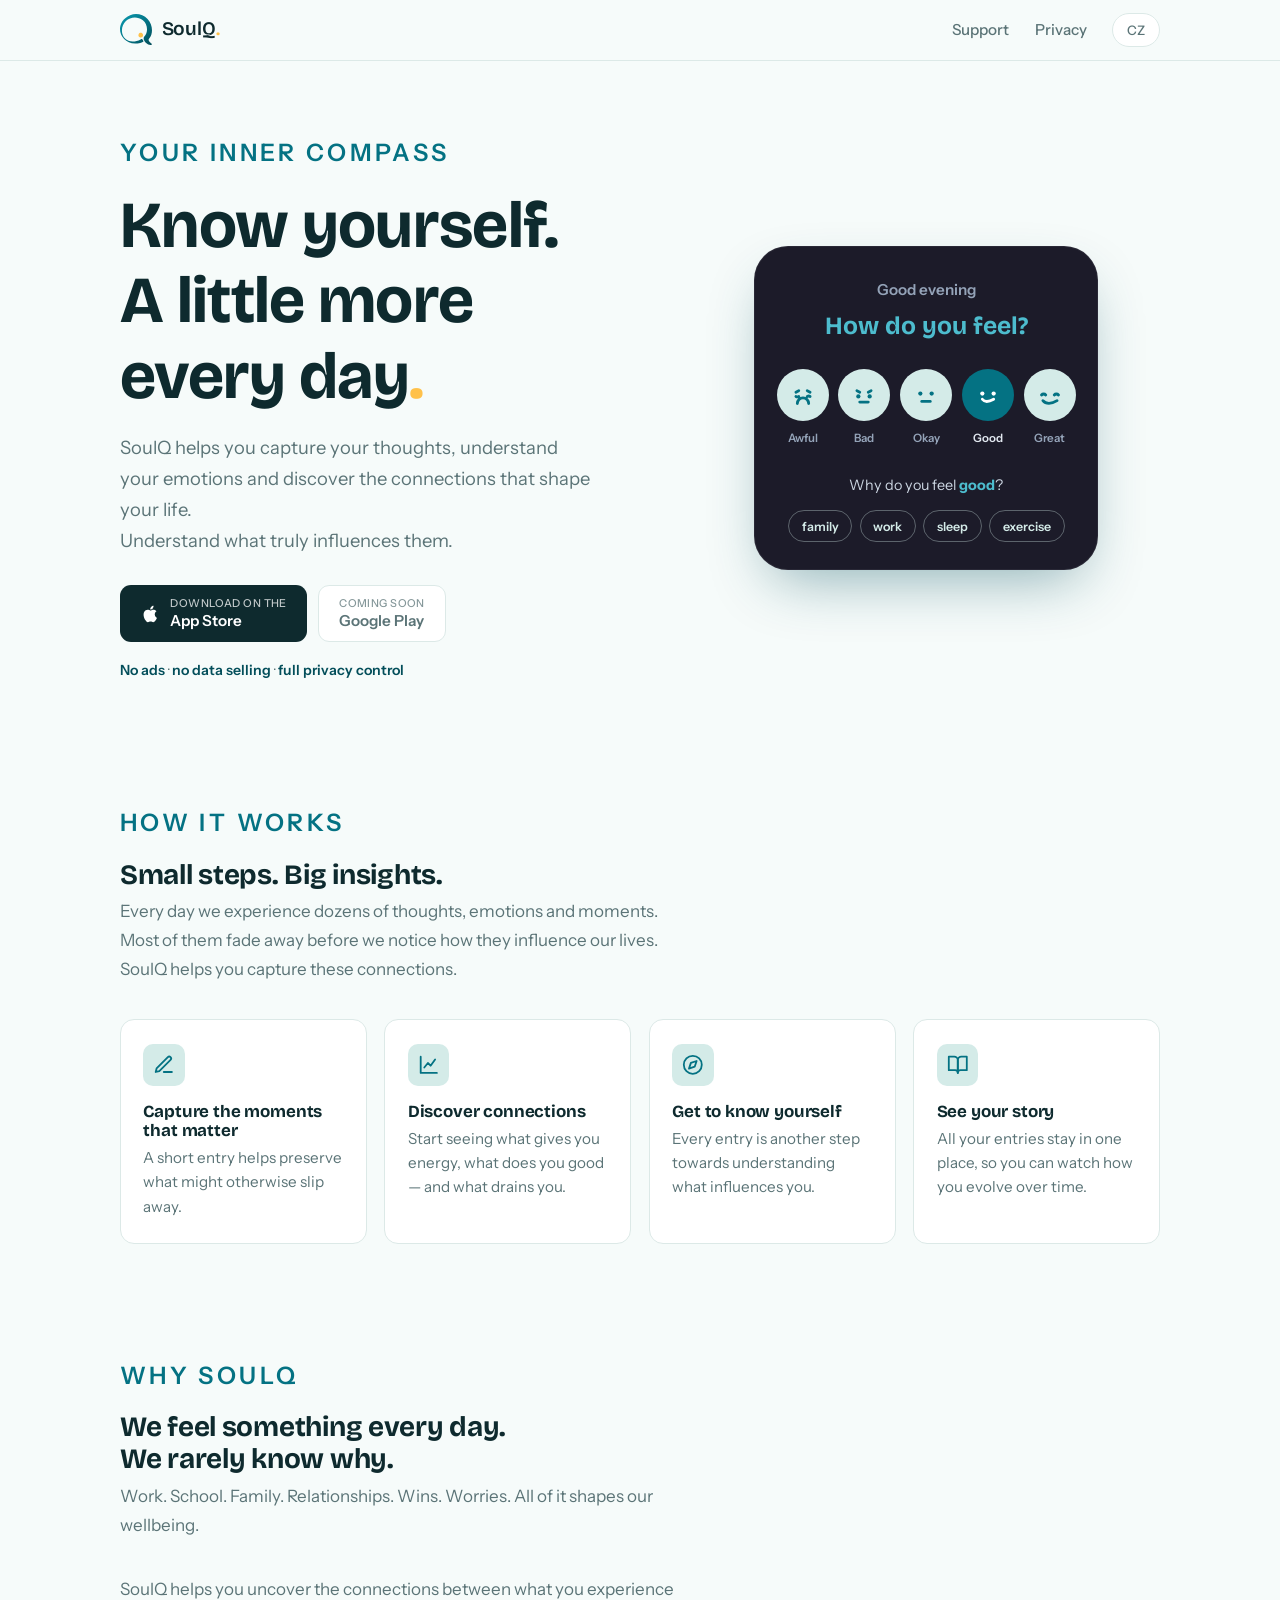
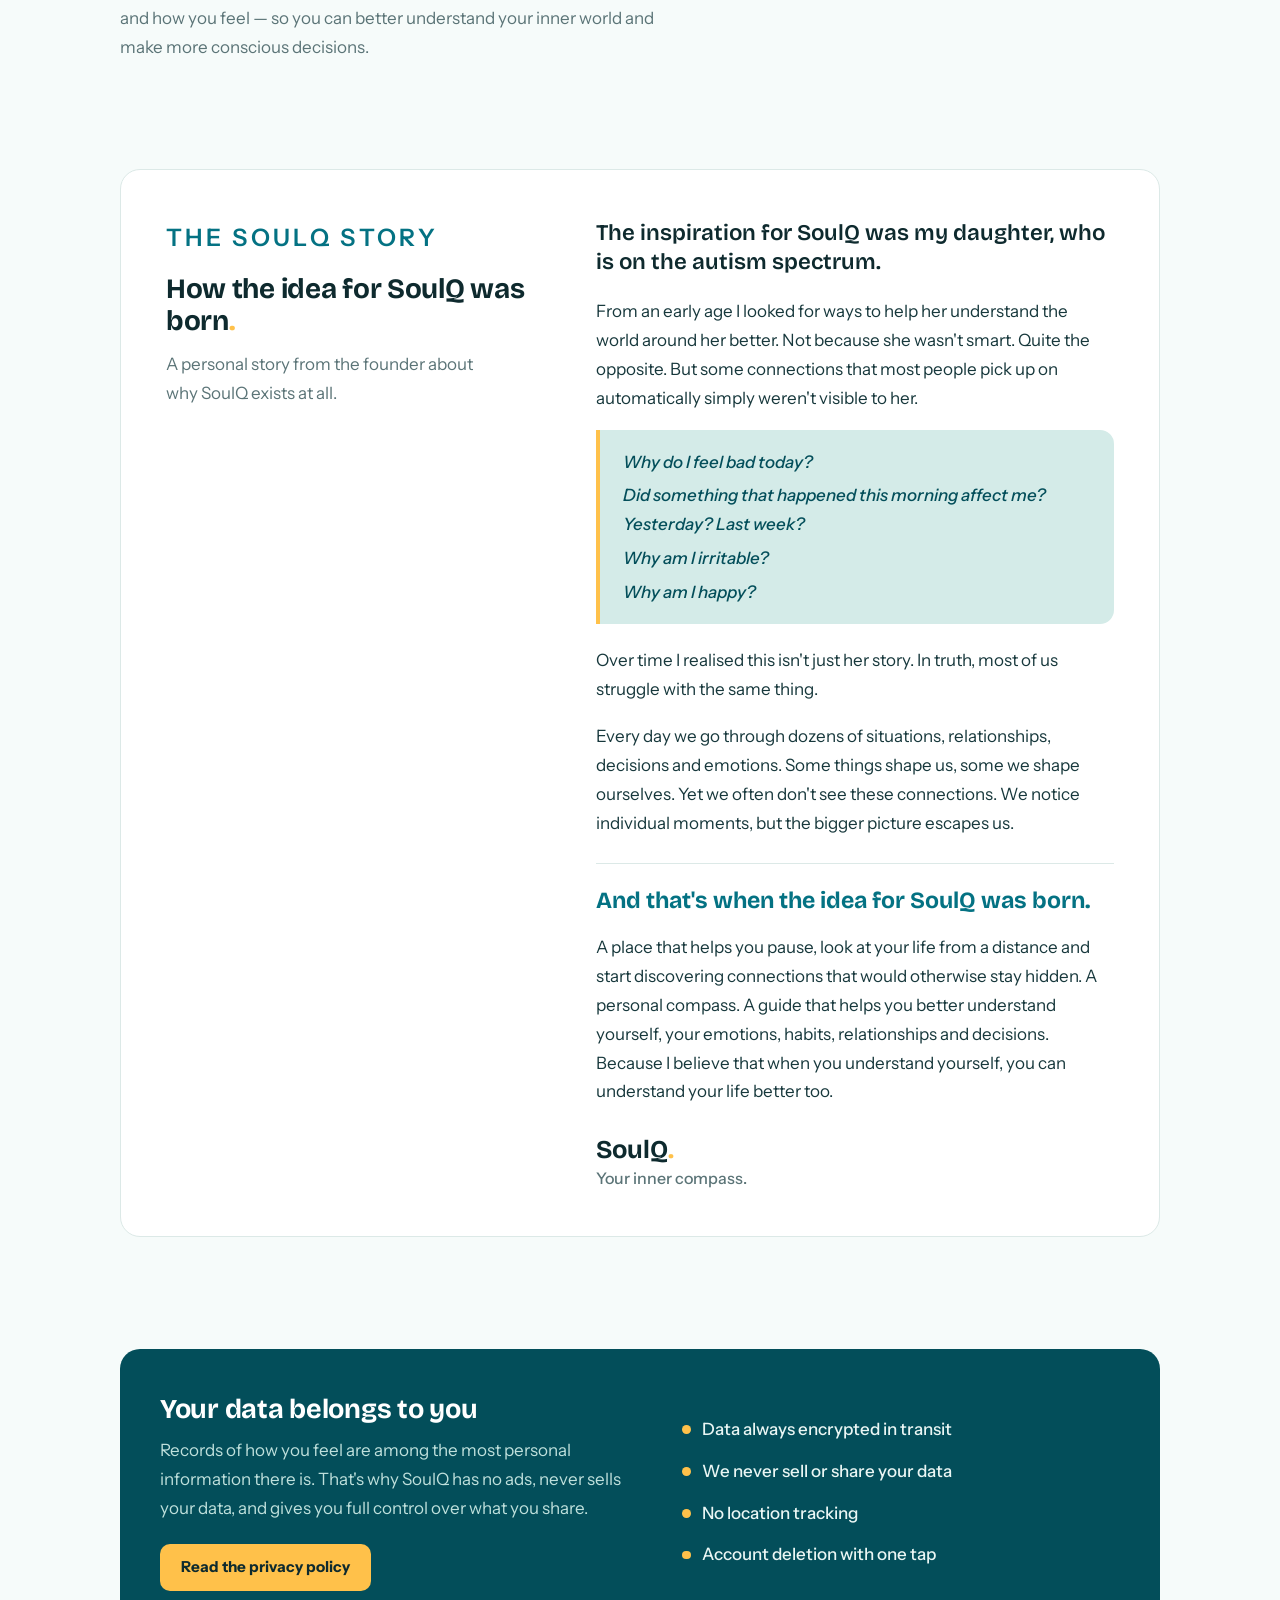
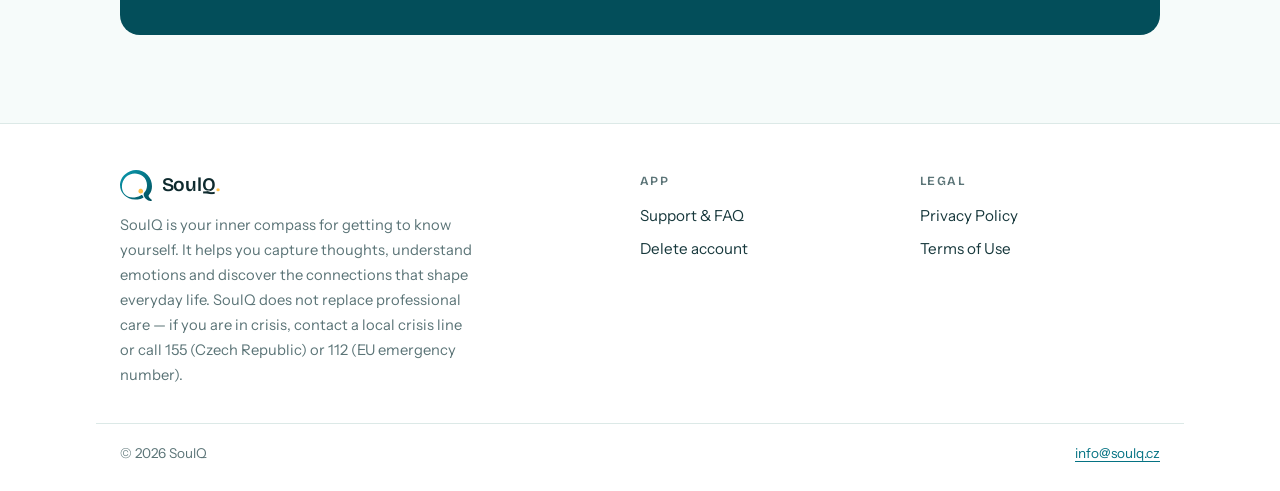
==== commit 8f2a5b11: "feat: nové logo podle brand booku + právní texty verze 2.0 - SoulQ Symbol (master artwork) jako prim" ====
--- a/en/index.html
+++ b/en/index.html
@@ -5,7 +5,9 @@
   <meta name="viewport" content="width=device-width, initial-scale=1.0">
   <title>SoulQ — your inner compass</title>
   <meta name="description" content="SoulQ helps you capture your thoughts, understand your emotions and discover the connections that shape your life.">
-  <link rel="icon" href="../assets/logo.svg" type="image/svg+xml">
+  <link rel="icon" href="../assets/favicon.svg" type="image/svg+xml">
+  <link rel="icon" href="../assets/favicon-32.png" sizes="32x32" type="image/png">
+  <link rel="apple-touch-icon" href="../assets/apple-touch-icon.png">
   <link rel="preconnect" href="https://fonts.googleapis.com">
   <link rel="preconnect" href="https://fonts.gstatic.com" crossorigin>
   <link href="https://fonts.googleapis.com/css2?family=Bricolage+Grotesque:wght@600;700&family=Instrument+Sans:ital,wght@0,400;0,500;0,600;0,700;1,400&display=swap" rel="stylesheet">
@@ -14,7 +16,7 @@
 <body>
   <header class="site-header">
     <div class="inner">
-      <a class="brand" href="index.html"><img src="../assets/logo.svg" alt="">SoulQ</a>
+      <a class="brand" href="index.html"><img src="../assets/logo.svg" alt=""><span>SoulQ<span class="dot">.</span></span></a>
       <nav class="site-nav" aria-label="Main navigation">
         <a href="support.html">Support</a>
         <a href="privacy.html" class="hide-sm">Privacy</a>
@@ -195,7 +197,7 @@
   <footer class="site-footer">
     <div class="inner">
       <div class="about">
-        <a class="brand" href="index.html"><img src="../assets/logo.svg" alt="">SoulQ</a>
+        <a class="brand" href="index.html"><img src="../assets/logo.svg" alt=""><span>SoulQ<span class="dot">.</span></span></a>
         <p>SoulQ is your inner compass for getting to know yourself. It helps you capture thoughts, understand emotions and discover the connections that shape everyday life. SoulQ does not replace professional care — if you are in crisis, contact a local crisis line or call 155 (Czech Republic) or 112 (EU emergency number).</p>
       </div>
       <nav aria-label="App">
--- a/assets/style.css
+++ b/assets/style.css
@@ -1,9 +1,11 @@
 /* SoulQ web — design system.
-   Tokens derived from the app (lib/theme/app_colors.dart):
-   teal #047283, mint #D4EBE8, gold #FFC14A, app dark UI #1C1B29. */
+   Tokens per "SoulQ Brand Identity & Experience Guidelines" (2026):
+   primary teal #047283, teal accent #0A9BB0, teal deep #034E5A, teal ink #0E2A2E,
+   mint #D4EBE8, signal gold #FFC14A (SoulQ Moment), paper #F6FBFA, app dark bar #1C1B29. */
 
 :root {
   --teal: #047283;
+  --teal-accent: #0a9bb0;
   --teal-deep: #034e5a;
   --teal-ink: #0e2a2e;
   --gold: #ffc14a;
@@ -106,17 +108,22 @@
   text-decoration: none;
   color: var(--teal-ink);
   font-family: var(--font-display);
-  font-weight: 700;
+  font-weight: 600;
   font-size: 1.2rem;
+  letter-spacing: -0.01em;
   margin-right: auto;
 }
 
 .brand img {
+  /* SoulQ Symbol – master artwork, primary digital expression. Min. digital size 24 px. */
   width: 2rem;
-  height: 2rem;
-  padding: 0.28rem;
-  background: var(--teal);
-  border-radius: 9px;
+  height: auto;
+  display: block;
+}
+
+.brand .dot {
+  /* Gold full stop belongs to the approved wordmark. */
+  color: var(--gold);
 }
 
 .site-nav {
